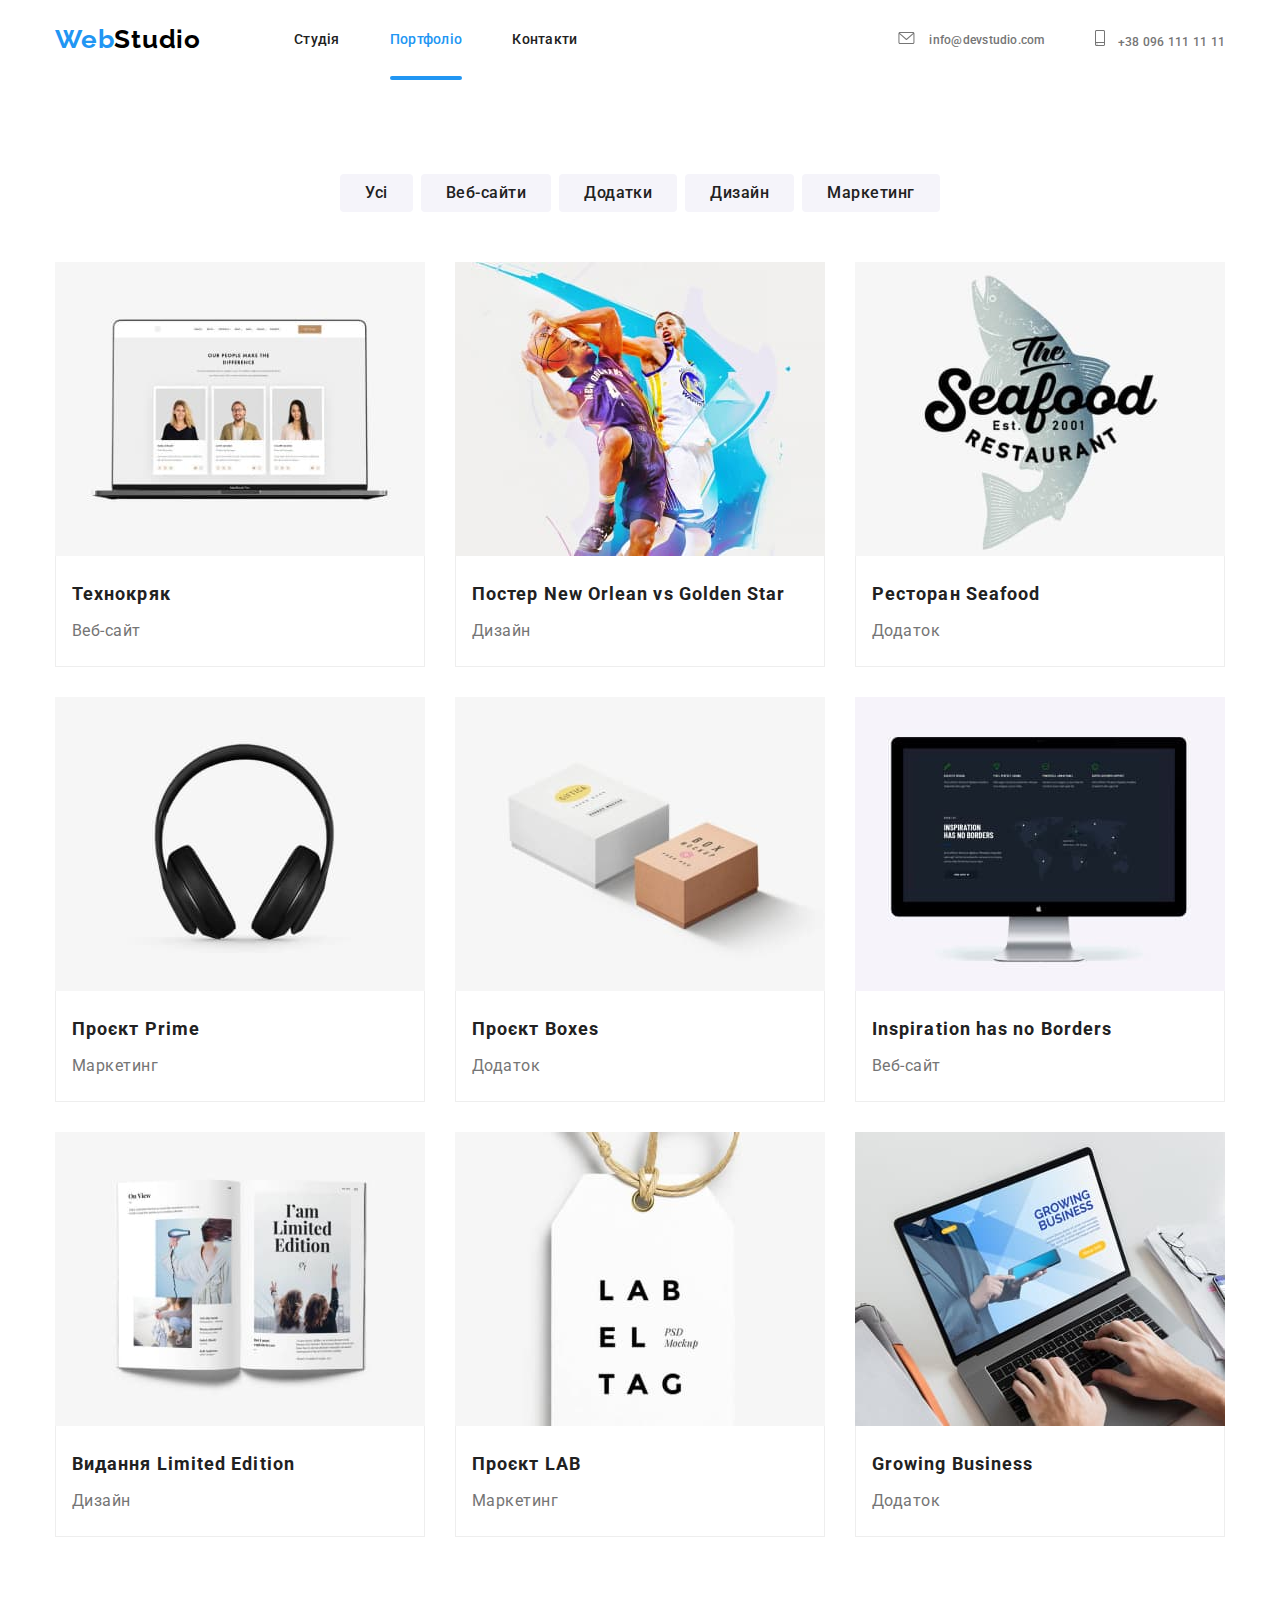
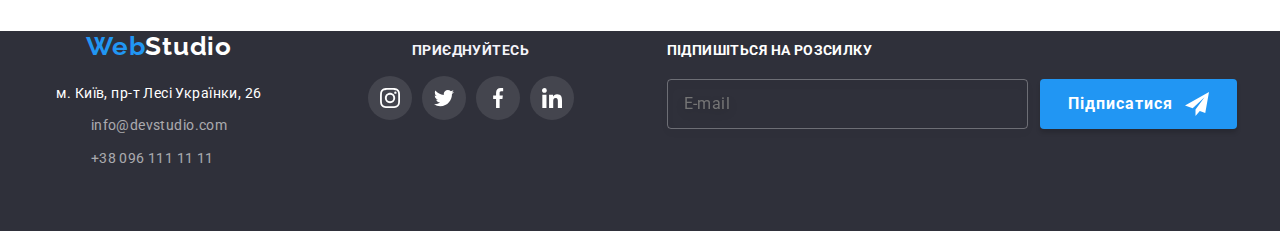
==== portfolio.html @ 94f47ad2 "homework" ====
<!DOCTYPE html>
<html lang="uk">
  <head>
    <meta charset="UTF-8" />
    <meta http-equiv="X-UA-Compatible" content="IE=edge" />
    <meta name="viewport" content="width=device-width, initial-scale=1.0" />
    <title>WebStudio</title>
    <link rel="preconnect" href="https://fonts.googleapis.com" />
    <link rel="preconnect" href="https://fonts.gstatic.com" crossorigin />
    <link
      href="https://fonts.googleapis.com/css2?family=Raleway:wght@700&family=Roboto:wght@400;500;700;900&display=swap"
      rel="stylesheet"
    />
    <link
      rel="stylesheet"
      href="https://cdnjs.cloudflare.com/ajax/libs/modern-normalize/1.1.0/modern-normalize.min.css"
    />
    <link rel="stylesheet" href="./css/main.min.css"/>
  </head>
  <body>
    <header class="header">
      <div class="header__container">
        <a href="./index.html" class="header__logo logo-header">Web<span class="logo-header__color">Studio</span></a>
        <nav class="header__menu menu">
          <ul class="menu__list">
            <li class="menu__item">
              <a href="./index.html" class="menu__link">Студія</a>
            </li>
            <li class="menu__item">
              <a href="./portfolio.html" class="menu__link menu__link--active">Портфоліо</a>
            </li>
            <li class="menu__item">
              <a href="./contacts.html" class="menu__link">Контакти</a>
            </li>
          </ul>
        </nav>
        <ul class="header__contacts contacts">
          <li class="contacts__item">
            <a
              href="mailto:info@devstudio.com"
              class="contacts__link contacts-icon"
            >
              <svg class="contacts-icon__icon" width="19" height="12">
                <use href="./images/icons/main-sprite.svg#icon-mail"></use>
              </svg>
              info@devstudio.com</a
            >
          </li>
          <li class="contacts__item contacts-icon">
            <a
              href="tel:+380961111111"
              class="contacts__link"
              ><svg class="contacts-icon__icon" width="10" height="16">
                <use href="./images/icons/main-sprite.svg#icon-phone"></use>
              </svg>
              +38 096 111 11 11</a
            >
          </li>
        </ul>
      </div>
    </header>
    <main class="page">
      <section class="page__portfolio portfolio section">
        <div class="portfolio__container">
          <ul class="portfolio__buttons portfolio-buttons">
            <li class="portfolio-buttons__item">
              <button class="portfolio-buttons__button" type="button">
                Усі
              </button>
            </li>
            <li class="portfolio-buttons__item">
              <button class="portfolio-buttons__button" type="button">
                Веб-сайти
              </button>
            </li>
            <li class="portfolio-buttons__item">
              <button class="portfolio-buttons__button" type="button">
                Додатки
              </button>
            </li>
            <li class="portfolio-buttons__item">
              <button class="portfolio-buttons__button" type="button">
                Дизайн
              </button>
            </li>
            <li class="portfolio-buttons__item">
              <button class="portfolio-buttons__button" type="button">
                Маркетинг
              </button>
            </li>
          </ul>
          <ul class="portfolio__list">
            <li class="portfolio__item">
              <a href="" class="portfolio__link"
                ><div class="portfolio__actions portfolio-actions">
                  <img
                    class="portfolio__image"
                    src="./images/portfolio/potfolio-1.jpg"
                    alt="Сторінка веб-сайту"
                    width="370"
                  />
                  <div class="portfolio-actions__action">
                    <p class="portfolio-actions__text">
                      Ресурс пропонує комплексні пропозиції з різним рівнем
                      функціоналу та сервісів. Все це дозволить відвідувачу
                      отримати вичерпні відомості про компанію чи приватну
                      особу.
                    </p>
                  </div>
                </div>
                <div class="portfolio__content">
                  <h3 class="portfolio__title">Технокряк</h3>
                  <p class="portfolio__text">Веб-сайт</p>
                </div></a
              >
            </li>
            <li class="portfolio__item">
              <a href="" class="portfolio__link"
                ><div class="portfolio__actions ">
                  <img
                    class="portfolio__image"
                    src="./images/portfolio/potfolio-2.jpg"
                    alt="Сторінка веб-сайту"
                    width="370"
                  />
                  <div class="portfolio-actions__action">
                    <p class="portfolio-actions__text">
                      Ресурс пропонує комплексні пропозиції з різним рівнем
                      функціоналу та сервісів. Все це дозволить відвідувачу
                      отримати вичерпні відомості про компанію чи приватну
                      особу.
                    </p>
                  </div>
                </div>
                <div class="portfolio__content">
                  <h3 class="portfolio__title">
                    Постер <span lang="en">New Orlean vs Golden Star</span>
                  </h3>
                  <p class="portfolio__text">Дизайн</p>
                </div></a
              >
            </li>
            <li class="portfolio__item">
              <a href="" class="portfolio__link"
                ><div class="portfolio__actions ">
                  <img
                    class="portfolio__image"
                    src="./images/portfolio/potfolio-3.jpg"
                    alt="Сторінка веб-сайту"
                    width="370"
                  />
                  <div class="portfolio-actions__action">
                    <p class="portfolio-actions__text">
                      Ресурс пропонує комплексні пропозиції з різним рівнем
                      функціоналу та сервісів. Все це дозволить відвідувачу
                      отримати вичерпні відомості про компанію чи приватну
                      особу.
                    </p>
                  </div>
                </div>
                <div class="portfolio__content">
                  <h3 class="portfolio__title">
                    Ресторан <span lang="en">Seafood</span>
                  </h3>
                  <p class="portfolio__text">Додаток</p>
                </div></a
              >
            </li>
            <li class="portfolio__item">
              <a href="" class="portfolio__link"
                ><div class="portfolio__actions ">
                  <img
                    class="portfolio__image"
                    src="./images/portfolio/potfolio-4.jpg"
                    alt="Сторінка веб-сайту"
                    width="370"
                  />
                  <div class="portfolio-actions__action">
                    <p class="portfolio-actions__text">
                      Ресурс пропонує комплексні пропозиції з різним рівнем
                      функціоналу та сервісів. Все це дозволить відвідувачу
                      отримати вичерпні відомості про компанію чи приватну
                      особу.
                    </p>
                  </div>
                </div>
                <div class="portfolio__content">
                  <h3 class="portfolio__title">
                    Проєкт <span lang="en">Prime</span>
                  </h3>
                  <p class="portfolio__text">Маркетинг</p>
                </div></a
              >
            </li>
            <li class="portfolio__item">
              <a href="" class="portfolio__link"
                ><div class="portfolio__actions ">
                  <img
                    class="portfolio__image"
                    src="./images/portfolio/potfolio-5.jpg"
                    alt="Сторінка веб-сайту"
                    width="370"
                  />
                  <div class="portfolio-actions__action">
                    <p class="portfolio-actions__text">
                      Ресурс пропонує комплексні пропозиції з різним рівнем
                      функціоналу та сервісів. Все це дозволить відвідувачу
                      отримати вичерпні відомості про компанію чи приватну
                      особу.
                    </p>
                  </div>
                </div>
                <div class="portfolio__content">
                  <h3 class="portfolio__title">
                    Проєкт <span lang="en">Boxes</span>
                  </h3>
                  <p class="portfolio__text">Додаток</p>
                </div></a
              >
            </li>
            <li class="portfolio__item">
              <a href="" class="portfolio__link"
                ><div class="portfolio__actions ">
                  <img
                    class="portfolio__image"
                    src="./images/portfolio/potfolio-6.jpg"
                    alt="Сторінка веб-сайту"
                    width="370"
                  />
                  <div class="portfolio-actions__action">
                    <p class="portfolio-actions__text">
                      Ресурс пропонує комплексні пропозиції з різним рівнем
                      функціоналу та сервісів. Все це дозволить відвідувачу
                      отримати вичерпні відомості про компанію чи приватну
                      особу.
                    </p>
                  </div>
                </div>
                <div class="portfolio__content">
                  <h3 class="portfolio__title" lang="en">
                    Inspiration has no Borders
                  </h3>
                  <p class="portfolio__text">Веб-сайт</p>
                </div></a
              >
            </li>
            <li class="portfolio__item">
              <a href="" class="portfolio__link"
                ><div class="portfolio__actions portfolio-actions">
                  <img
                    class="portfolio__image"
                    src="./images/portfolio/potfolio-7.jpg"
                    alt="Сторінка веб-сайту"
                    width="370"
                  />
                  <div class="portfolio-actions__action">
                    <p class="portfolio-actions__text">
                      Ресурс пропонує комплексні пропозиції з різним рівнем
                      функціоналу та сервісів. Все це дозволить відвідувачу
                      отримати вичерпні відомості про компанію чи приватну
                      особу.
                    </p>
                  </div>
                </div>
                <div class="portfolio__content">
                  <h3 class="portfolio__title">
                    Видання <span lang="en">Limited Edition</span>
                  </h3>
                  <p class="portfolio__text">Дизайн</p>
                </div></a
              >
            </li>
            <li class="portfolio__item">
              <a href="" class="portfolio__link"
                ><div class="portfolio__actions portfolio-actions">
                  <img
                    class="portfolio__image"
                    src="./images/portfolio/potfolio-8.jpg"
                    alt="Сторінка веб-сайту"
                    width="370"
                  />
                  <div class="portfolio-actions__action">
                    <p class="portfolio-actions__text">
                      Ресурс пропонує комплексні пропозиції з різним рівнем
                      функціоналу та сервісів. Все це дозволить відвідувачу
                      отримати вичерпні відомості про компанію чи приватну
                      особу.
                    </p>
                  </div>
                </div>
                <div class="portfolio__content">
                  <h3 class="portfolio__title">
                    Проєкт <span lang="en">LAB</span>
                  </h3>
                  <p class="portfolio__text">Маркетинг</p>
                </div></a
              >
            </li>
            <li class="portfolio__item">
              <a href="" class="portfolio__link">
                <div class="portfolio__actions portfolio-actions">
                  <img
                    class="portfolio__image"
                    src="./images/portfolio/potfolio-9.jpg"
                    alt="Сторінка веб-сайту"
                    width="370"
                  />
                  <div class="portfolio-actions__action">
                    <p class="portfolio-actions__text">
                      Ресурс пропонує комплексні пропозиції з різним рівнем
                      функціоналу та сервісів. Все це дозволить відвідувачу
                      отримати вичерпні відомості про компанію чи приватну
                      особу.
                    </p>
                  </div>
                </div>
                <div class="portfolio__content">
                  <h3 class="portfolio__title" lang="en">Growing Business</h3>
                  <p class="portfolio__text">Додаток</p>
                </div>
              </a>
            </li>
          </ul>
        </div>
      </section>
    </main>
    <footer class="footer">
      <div class="footer__container">
        <div class="footer__pos">
          <a href="./index.html" class="footer__logo logo-footer">Web<span class="logo-footer__color">Studio</span></a>
          <address class="footer__address address">
            <p class="address__text">м. Київ, пр-т Лесі Українки, 26</p>
            <ul class="address__list">
              <li class="address__item">
                <a href="mailto:info@devstudio.com" class="address__link"
                  >info@devstudio.com</a
                >
              </li>
              <li class="address__item">
                <a href="tel:+380961111111" class="address__link"
                  >+38 096 111 11 11</a
                >
              </li>
            </ul>
          </address>
        </div>
        <div class="footer__links footer-links">
          <h2 class="footer-links__title">приєднуйтесь</h2>
          <ul class="footer-links__list">
            <li class="footer-links__item">
              <a href="" class="footer-links__link">
                <svg class="footer-links__icon" width="20" height="20">
                  <use href="./images/icons/main-sprite.svg#icon2-1"></use>
                </svg>
              </a>
            </li>
            <li class="footer-links__item">
              <a href="" class="footer-links__link">
                <svg class="footer-links__icon" width="20" height="20">
                  <use href="./images/icons/main-sprite.svg#icon2-2"></use>
                </svg>
              </a>
            </li>
            <li class="footer-links__item">
              <a href="" class="footer-links__link">
                <svg class="footer-links__icon" width="20" height="20">
                  <use href="./images/icons/main-sprite.svg#icon2-3"></use>
                </svg>
              </a>
            </li>
            <li class="footer-links__item">
              <a href="" class="footer-links__link">
                <svg class="footer-links__icon" width="20" height="20">
                  <use href="./images/icons/main-sprite.svg#icon2-4"></use>
                </svg>
              </a>
            </li>
          </ul>
        </div>
        <div class="footer__subscribe footer-subscribe">
          <h2 class="footer-subscribe__title">Підпишіться на розсилку</h2>
            <form class="footer-subscribe__form">
              <input class="footer-subscribe__input" type="email" name="email" placeholder="E-mail" />
              <button type="submit" class="footer-subscribe__btn footer-btn">
                Підписатися
                <svg class="footer-btn__svg" width="24" height="24">
                  <use href="./images/icons/main-sprite.svg#icon-send"></use>
                </svg>
              </button>
            </form>
        </div>
      </div>
    </footer>
    
  </body>
</html>
---- css/main.min.css ----
*,*::before,*::after{margin:0;padding:0;border:none;-webkit-box-sizing:border-box;box-sizing:border-box}ul{list-style-type:none}body{font-family:Roboto,sans-serif;color:var(--first-text-color)}[class*=__container]{width:100%;margin:0 auto;padding:0 15px}@media screen and (min-width: 480px){[class*=__container]{max-width:450px}}@media screen and (min-width: 768px){[class*=__container]{max-width:768px}}@media screen and (min-width: 1200px){[class*=__container]{max-width:1200px}}.section{padding-top:60px;padding-bottom:60px}@media screen and (min-width: 1200px){.section{padding-top:94px;padding-bottom:94px}}.title{font-weight:700;font-size:28px;line-height:1.17;letter-spacing:.03em;color:#212121;text-align:center}@media screen and (min-width: 1200px){.title{font-size:36px;line-height:1.16}}.hidden{position:absolute;width:1px;height:1px;margin:-1px;border:0;padding:0;clip:rect(0 0 0 0);overflow:hidden}.header{position:relative;font-weight:500;font-size:14px;line-height:1.14;letter-spacing:.02em}@media screen and (min-width: 768px){.header__menu{display:-webkit-box;display:-ms-flexbox;display:flex;-webkit-box-align:center;-ms-flex-align:center;align-items:center}.header__contacts{display:-webkit-box;display:-ms-flexbox;display:flex;-webkit-box-align:center;-ms-flex-align:center;align-items:center;margin-left:auto;gap:50px}.header__container{display:-webkit-box;display:-ms-flexbox;display:flex}}.header__container{display:-webkit-box;display:-ms-flexbox;display:flex}.header__logo{display:block;margin-right:93px;padding:24px 0;font-family:Raleway;font-weight:700;font-size:26px;line-height:1.19;letter-spacing:.03em;color:#2196f3;text-decoration:none}.menu{display:none}@media screen and (min-width: 768px){.menu{display:block}.menu__list{display:-webkit-box;display:-ms-flexbox;display:flex;-webkit-box-align:center;-ms-flex-align:center;align-items:center;gap:50px}}.menu__link{position:relative;display:block;padding:32px 0;text-decoration:none;color:#212121;-webkit-transition:color 250ms cubic-bezier(0.4, 0, 0.2, 1);transition:color 250ms cubic-bezier(0.4, 0, 0.2, 1)}.menu__link::after{content:"";position:absolute;right:0;bottom:0;width:0;height:4px;border-radius:2px;background-color:#2196f3;-webkit-transition:width .5s,left .5s;transition:width .5s,left .5s}.menu__link:hover,.menu__link:focus{color:#2196f3}.menu__link:hover::after,.menu__link:focus::after{width:100%;left:0}.menu__link--active{color:#2196f3}.menu__link--active::after{content:"";position:absolute;bottom:0;right:0;width:100%;height:4px;border-radius:2px;background-color:#2196f3}.logo-header__color{color:#000}.contacts{display:none}@media screen and (min-width: 768px){.contacts{display:block;margin:auto 0;margin-left:auto}.contacts__link{padding:5px 0}}@media screen and (min-width: 1200px){.contacts{display:-webkit-box;display:-ms-flexbox;display:flex}}.contacts__item{display:-webkit-box;display:-ms-flexbox;display:flex;-webkit-box-pack:start;-ms-flex-pack:start;justify-content:start;-webkit-box-align:baseline;-ms-flex-align:baseline;align-items:baseline}.contacts__link{display:block;font-weight:500;font-size:12px;line-height:1.16;letter-spacing:.02em;text-decoration:none;color:#757575;-webkit-transition:color 250ms cubic-bezier(0.4, 0, 0.2, 1);transition:color 250ms cubic-bezier(0.4, 0, 0.2, 1)}.contacts__link:hover,.contacts__link:focus{color:#2196f3}.contacts-icon__icon{margin-right:10px;fill:#757575;-webkit-transition:fill 250ms cubic-bezier(0.4, 0, 0.2, 1);transition:fill 250ms cubic-bezier(0.4, 0, 0.2, 1)}.contacts-icon:hover .contacts-icon__icon,.contacts-icon:focus .contacts-icon__icon{fill:#2196f3}.button-mob{margin-left:auto;background:#fff;cursor:pointer}@media screen and (min-width: 768px){.button-mob{display:none}}.button-mob:hover .button-mob__icon,.button-mob:focus .button-mob__icon{fill:#2196f3}.mob-menu{position:fixed;top:0;left:0;width:100vw;height:100vh;background-color:#fff;z-index:1}@media screen and (min-width: 768px){.mob-menu{display:none}}.mob-menu__button{margin-left:auto;background:#fff;cursor:pointer}.mob-menu__icon{fill:#212121}.mob-menu__button:hover .mob-menu__icon,.mob-menu__button:focus .mob-menu__icon{fill:#2196f3}.mob-menu__content{padding:10px 15px 10px 15px;margin:0 auto;height:100%;max-width:440px;display:-webkit-box;display:-ms-flexbox;display:flex;-webkit-box-orient:vertical;-webkit-box-direction:normal;-ms-flex-direction:column;flex-direction:column;-webkit-box-pack:justify;-ms-flex-pack:justify;justify-content:space-between;overflow:auto}.mob-menu__nav{margin-bottom:32px}.mob-menu__item:not(:last-child){margin-bottom:32px}.mob-menu__link{text-decoration:none;font-weight:500;font-size:40px;line-height:1.18;letter-spacing:.02em;color:#212121}.mob-menu__link--active{color:#2196f3}.mob-menu__link:hover,.mob-menu__link:focus{color:#2196f3}.mob-contacts{margin-bottom:64px}.mob-contacts__item:not(:last-child){margin-bottom:32px}.mob-contacts__link{text-decoration:none;font-weight:500;font-size:26px;line-height:1.33;letter-spacing:.02em;color:#757575}.mob-contacts__link:hover,.mob-contacts__link:focus{color:#2196f3}@media screen and (min-width: 480px){.mob-contacts__link{font-size:34px}}.soc{display:-webkit-box;display:-ms-flexbox;display:flex;gap:20px}.soc__item{position:relative}.soc__item:not(:last-child)::after{content:"";position:absolute;top:0;right:-10px;height:22px;width:0px;border:1px solid rgba(33,33,33,.2)}.soc__link{text-decoration:none;font-weight:500;font-size:14px;line-height:1.22;letter-spacing:.02em;color:#2196f3}@media screen and (min-width: 480px){.soc{font-size:18px}}.hero{display:-webkit-box;display:-ms-flexbox;display:flex;-webkit-box-align:center;-ms-flex-align:center;align-items:center;text-align:center;max-width:1600px;height:400px;margin:0 auto;padding:118px 0;background-image:-webkit-gradient(linear, left top, left bottom, from(rgba(47, 48, 58, 0.4)), to(rgba(47, 48, 58, 0.4))),url(../../images/hero/hero-back-mob.jpg);background-image:linear-gradient(rgba(47, 48, 58, 0.4), rgba(47, 48, 58, 0.4)),url(../../images/hero/hero-back-mob.jpg);background-repeat:no-repeat;background-position:center;background-size:cover;background-color:#2f303a}@media(min-device-pixel-ratio: 2),(-webkit-min-device-pixel-ratio: 2),(min-resolution: 192dpi),(min-resolution: 2dppx){.hero{background-image:-webkit-gradient(linear, left top, left bottom, from(rgba(47, 48, 58, 0.4)), to(rgba(47, 48, 58, 0.4))),url(../../images/hero/hero-back-mob-2x.jpg);background-image:linear-gradient(rgba(47, 48, 58, 0.4), rgba(47, 48, 58, 0.4)),url(../../images/hero/hero-back-mob-2x.jpg)}}@media screen and (min-width: 768px){.hero{background-image:-webkit-gradient(linear, left top, left bottom, from(rgba(47, 48, 58, 0.4)), to(rgba(47, 48, 58, 0.4))),url(../../images/hero/hero-back-tab.jpg);background-image:linear-gradient(rgba(47, 48, 58, 0.4), rgba(47, 48, 58, 0.4)),url(../../images/hero/hero-back-tab.jpg)}}@media screen and (min-width: 768px)and (min-device-pixel-ratio: 2),screen and (min-width: 768px)and (-webkit-min-device-pixel-ratio: 2),screen and (min-width: 768px)and (min-resolution: 192dpi),screen and (min-width: 768px)and (min-resolution: 2dppx){.hero{background-image:-webkit-gradient(linear, left top, left bottom, from(rgba(47, 48, 58, 0.4)), to(rgba(47, 48, 58, 0.4))),url(../../images/hero/hero-back-tab-2x.jpg);background-image:linear-gradient(rgba(47, 48, 58, 0.4), rgba(47, 48, 58, 0.4)),url(../../images/hero/hero-back-tab-2x.jpg)}}@media screen and (min-width: 1200px){.hero{height:600px;padding:200px 0;background-image:-webkit-gradient(linear, left top, left bottom, from(rgba(47, 48, 58, 0.4)), to(rgba(47, 48, 58, 0.4))),url(../../images/hero/hero-back-des.jpg);background-image:linear-gradient(rgba(47, 48, 58, 0.4), rgba(47, 48, 58, 0.4)),url(../../images/hero/hero-back-des.jpg)}}@media screen and (min-width: 1200px)and (min-device-pixel-ratio: 2),screen and (min-width: 1200px)and (-webkit-min-device-pixel-ratio: 2),screen and (min-width: 1200px)and (min-resolution: 192dpi),screen and (min-width: 1200px)and (min-resolution: 2dppx){.hero{background-image:-webkit-gradient(linear, left top, left bottom, from(rgba(47, 48, 58, 0.4)), to(rgba(47, 48, 58, 0.4))),url(../../images/hero/hero-back-des-2x.jpg);background-image:linear-gradient(rgba(47, 48, 58, 0.4), rgba(47, 48, 58, 0.4)),url(../../images/hero/hero-back-des-2x.jpg)}}.hero__title{max-width:696px;margin:0 auto;font-weight:900;font-size:26px;line-height:1.61;letter-spacing:.06em;color:#fff;text-transform:uppercase}@media screen and (min-width: 1200px){.hero__title{font-size:44px;line-height:1.36}}.hero__button{margin-top:30px;padding:10px 32px;-webkit-box-shadow:0px 4px 4px rgba(0,0,0,.15);box-shadow:0px 4px 4px rgba(0,0,0,.15);border-radius:4px;font-weight:700;line-height:1.87;letter-spacing:.06em;font-family:inherit;background-color:#2196f3;color:#fff;-webkit-transition:color 250ms cubic-bezier(0.4, 0, 0.2, 1),background-color 250ms cubic-bezier(0.4, 0, 0.2, 1);transition:color 250ms cubic-bezier(0.4, 0, 0.2, 1),background-color 250ms cubic-bezier(0.4, 0, 0.2, 1);cursor:pointer}.hero__button:hover,.hero__button:focus{color:#2196f3;background-color:#fff}.feature__title{position:absolute;width:1px;height:1px;margin:-1px;border:0;padding:0;white-space:nowrap;-webkit-clip-path:inset(100%);clip-path:inset(100%);clip:rect(0 0 0 0);overflow:hidden}.feature__list{display:-webkit-box;display:-ms-flexbox;display:flex;-ms-flex-wrap:wrap;flex-wrap:wrap;gap:30px}.list-feature__item{width:100%}@media screen and (min-width: 768px){.list-feature__item{width:calc((100% - 30px)/2)}}@media screen and (min-width: 1200px){.list-feature__item{width:calc((100% - 90px)/4)}}.list-feature__contain{display:-webkit-box;display:-ms-flexbox;display:flex;-webkit-box-pack:center;-ms-flex-pack:center;justify-content:center;-webkit-box-align:center;-ms-flex-align:center;align-items:center;margin-bottom:30px;height:120px;background-color:#f5f4fa}.list-feature__title{display:-webkit-box;display:-ms-flexbox;display:flex;-webkit-box-align:center;-ms-flex-align:center;align-items:center;-webkit-box-pack:center;-ms-flex-pack:center;justify-content:center;margin:0 auto;margin-bottom:10px;text-transform:uppercase;color:#212121;font-weight:700;font-size:14px;line-height:1.14;letter-spacing:.03em}@media screen and (min-width: 768px){.list-feature__title{-webkit-box-pack:start;-ms-flex-pack:start;justify-content:start}}.list-feature__text{font-size:14px;line-height:1.71;letter-spacing:.03em}.doing{display:none}.doing__title{margin-bottom:50px}.doing__list{display:-webkit-box;display:-ms-flexbox;display:flex;-ms-flex-wrap:wrap;flex-wrap:wrap;gap:30px}.doing-list__item{position:relative}.doing-list__image{display:block}.doing-list__text{position:absolute;bottom:0;display:-webkit-box;display:-ms-flexbox;display:flex;-webkit-box-align:center;-ms-flex-align:center;align-items:center;-webkit-box-pack:center;-ms-flex-pack:center;justify-content:center;height:70px;width:100%;letter-spacing:.03em;text-transform:uppercase;font-size:14px;line-height:1.14;color:#fff;background-color:rgba(47,48,58,.8)}.team{background-color:#f5f4fa}.team__title{margin-bottom:50px}.team__list{display:-webkit-box;display:-ms-flexbox;display:flex;-ms-flex-wrap:wrap;flex-wrap:wrap;gap:30px}.team__item{width:100%;-webkit-box-shadow:0px 1px 3px rgba(0,0,0,.12),0px 1px 1px rgba(0,0,0,.14),0px 2px 1px rgba(0,0,0,.2);box-shadow:0px 1px 3px rgba(0,0,0,.12),0px 1px 1px rgba(0,0,0,.14),0px 2px 1px rgba(0,0,0,.2);border-radius:0px 0px 4px 4px;background-color:#fff}@media screen and (min-width: 768px){.team__item{width:calc((100% - 30px)/2)}}@media screen and (min-width: 1200px){.team__item{width:calc((100% - 90px)/4)}}.team__content{padding:30px 0}.team-item__image{display:block;max-width:100%;height:auto;width:100%}.team-item__title{margin-bottom:10px;text-align:center;font-weight:500;line-height:1.18;letter-spacing:.03em;color:#212121}.team-item__text{text-align:center;margin-bottom:16px;line-height:1.18;letter-spacing:.03em}.team-item__list{display:-webkit-box;display:-ms-flexbox;display:flex;-webkit-box-pack:center;-ms-flex-pack:center;justify-content:center;-webkit-box-align:center;-ms-flex-align:center;align-items:center;gap:10px}.team-icons__item{width:44px;height:44px}.team-icons__link{display:-webkit-box;display:-ms-flexbox;display:flex;-webkit-box-align:center;-ms-flex-align:center;align-items:center;-webkit-box-pack:center;-ms-flex-pack:center;justify-content:center;width:100%;height:100%;border-radius:50%;-webkit-transition:background-color 250ms cubic-bezier(0.4, 0, 0.2, 1);transition:background-color 250ms cubic-bezier(0.4, 0, 0.2, 1)}.team-icons__link:hover,.team-icons__link:focus{background-color:#2196f3}.team-icons__icon{fill:#afb1b8;-webkit-transition:fill 250ms cubic-bezier(0.4, 0, 0.2, 1);transition:fill 250ms cubic-bezier(0.4, 0, 0.2, 1)}.team-icons__link:hover .team-icons__icon,.team-icons__link:focus .team-icons__icon{fill:#fff}.clients__list{display:-webkit-box;display:-ms-flexbox;display:flex;-webkit-box-pack:center;-ms-flex-pack:center;justify-content:center;-ms-flex-wrap:wrap;flex-wrap:wrap;gap:30px;margin-top:50px}.clients__item{width:calc((100% - 60px)/2);height:90px}@media screen and (min-width: 768px){.clients__item{width:calc((100% - 60px)/3)}}@media screen and (min-width: 1200px){.clients__item{width:calc((100% - 150px)/6)}}.clients__link{display:-webkit-box;display:-ms-flexbox;display:flex;-webkit-box-align:center;-ms-flex-align:center;align-items:center;-webkit-box-pack:center;-ms-flex-pack:center;justify-content:center;width:100%;height:100%;border:1px solid #afb1b8;border-radius:4px;-webkit-transition:border 250ms cubic-bezier(0.4, 0, 0.2, 1);transition:border 250ms cubic-bezier(0.4, 0, 0.2, 1)}.clients__link:hover,.clients__link:focus{border:1px solid #2196f3}.clients__icon{fill:#afb1b8;-webkit-transition:fill 250ms cubic-bezier(0.4, 0, 0.2, 1);transition:fill 250ms cubic-bezier(0.4, 0, 0.2, 1)}.clients__link:hover .clients__icon,.clients__link:focus .clients__icon{fill:#2196f3}.footer{background-color:#2f303a}@media screen and (min-width: 1200px){.footer__container{display:-webkit-box;display:-ms-flexbox;display:flex;-webkit-box-orient:horizontal;-webkit-box-direction:normal;-ms-flex-direction:row;flex-direction:row;-webkit-box-pack:center;-ms-flex-pack:center;justify-content:center;-webkit-box-align:baseline;-ms-flex-align:baseline;align-items:baseline;gap:93px}}.footer__logo{display:-webkit-box;display:-ms-flexbox;display:flex;-webkit-box-align:center;-ms-flex-align:center;align-items:center;-webkit-box-pack:center;-ms-flex-pack:center;justify-content:center;margin-bottom:20px;font-family:Raleway;font-weight:700;text-decoration:none;color:#2196f3;font-size:26px;line-height:1.19;letter-spacing:.03em}.footer__address{font-style:normal}@media screen and (min-width: 768px){.footer__contain{display:-webkit-box;display:-ms-flexbox;display:flex;-webkit-box-align:baseline;-ms-flex-align:baseline;align-items:baseline;-webkit-box-pack:center;-ms-flex-pack:center;justify-content:center;gap:165px}}@media screen and (min-width: 1200px){.footer__contain{gap:70px}}.logo-footer__color{color:#fff}.address{display:-webkit-box;display:-ms-flexbox;display:flex;-webkit-box-orient:vertical;-webkit-box-direction:normal;-ms-flex-direction:column;flex-direction:column;-webkit-box-pack:center;-ms-flex-pack:center;justify-content:center;-webkit-box-align:center;-ms-flex-align:center;align-items:center;min-width:231px;padding-bottom:60px}.address__text{margin-bottom:9px;font-size:14px;line-height:1.71;letter-spacing:.03em;color:#fff}.address__item:not(:last-child){margin-bottom:9px}.address__link{text-decoration:none;font-size:14px;line-height:1.71;letter-spacing:.03em;color:rgba(255,255,255,.6);-webkit-transition:color 250ms cubic-bezier(0.4, 0, 0.2, 1);transition:color 250ms cubic-bezier(0.4, 0, 0.2, 1)}.address__link:hover,.address__link:focus{color:#2196f3}.footer-links{display:-webkit-box;display:-ms-flexbox;display:flex;-webkit-box-orient:vertical;-webkit-box-direction:normal;-ms-flex-direction:column;flex-direction:column;-webkit-box-align:center;-ms-flex-align:center;align-items:center;-webkit-box-pack:center;-ms-flex-pack:center;justify-content:center;padding-bottom:60px}.footer-links__title{font-weight:700;font-size:14px;line-height:.87;letter-spacing:.03em;text-transform:uppercase;color:#f5f4fa;margin-bottom:20px}.footer-links__list{display:-webkit-box;display:-ms-flexbox;display:flex;-webkit-box-pack:center;-ms-flex-pack:center;justify-content:center;-webkit-box-align:center;-ms-flex-align:center;align-items:center;gap:10px}.footer-links__item{width:44px;height:44px}.footer-links__link{display:-webkit-box;display:-ms-flexbox;display:flex;-webkit-box-align:center;-ms-flex-align:center;align-items:center;-webkit-box-pack:center;-ms-flex-pack:center;justify-content:center;width:100%;height:100%;border-radius:50%;background-color:rgba(255,255,255,.1);-webkit-transition:background-color 250ms cubic-bezier(0.4, 0, 0.2, 1);transition:background-color 250ms cubic-bezier(0.4, 0, 0.2, 1)}.footer-links__link:hover,.footer-links__link:focus{background-color:#2196f3}.footer-links__icon{fill:#fff}.footer-subscribe__title{display:-webkit-box;display:-ms-flexbox;display:flex;-webkit-box-orient:vertical;-webkit-box-direction:normal;-ms-flex-direction:column;flex-direction:column;-webkit-box-align:center;-ms-flex-align:center;align-items:center;-webkit-box-pack:center;-ms-flex-pack:center;justify-content:center;margin-bottom:20px;font-weight:700;font-size:14px;line-height:1.14;letter-spacing:.03em;text-transform:uppercase;color:#fff}@media screen and (min-width: 1200px){.footer-subscribe__title{display:block}}.footer-subscribe__form{display:-webkit-box;display:-ms-flexbox;display:flex;-webkit-box-orient:vertical;-webkit-box-direction:normal;-ms-flex-direction:column;flex-direction:column;-webkit-box-align:center;-ms-flex-align:center;align-items:center;-webkit-box-pack:center;-ms-flex-pack:center;justify-content:center;row-gap:20px}@media screen and (min-width: 1200px){.footer-subscribe__form{-webkit-box-orient:horizontal;-webkit-box-direction:normal;-ms-flex-direction:row;flex-direction:row;gap:12px}}.footer-subscribe__input{border:1px solid rgba(255,255,255,.3);-webkit-filter:drop-shadow(0px 4px 4px rgba(0, 0, 0, 0.15));filter:drop-shadow(0px 4px 4px rgba(0, 0, 0, 0.15));border-radius:4px;width:100%;height:50px;background-color:rgba(0,0,0,0);padding-left:16px;font-weight:400;font-size:16px;line-height:1.25;letter-spacing:.03em;color:rgba(255,255,255,.6);cursor:pointer}@media screen and (min-width: 480px){.footer-subscribe__input{max-width:450px}}@media screen and (min-width: 1200px){.footer-subscribe__input{min-width:358px}}.footer-subscribe__btn{display:-webkit-box;display:-ms-flexbox;display:flex;-webkit-box-align:center;-ms-flex-align:center;align-items:center;text-align:center;width:200px;height:50px;padding:10px 28px;background:#2196f3;-webkit-box-shadow:0px 4px 4px rgba(0,0,0,.15);box-shadow:0px 4px 4px rgba(0,0,0,.15);border-radius:4px;font-weight:700;font-size:16px;line-height:1.88px;letter-spacing:.06em;color:#fff;cursor:pointer;-webkit-transition:color 250ms cubic-bezier(0.4, 0, 0.2, 1),background-color 250ms cubic-bezier(0.4, 0, 0.2, 1);transition:color 250ms cubic-bezier(0.4, 0, 0.2, 1),background-color 250ms cubic-bezier(0.4, 0, 0.2, 1)}.footer-subscribe__btn:hover,.footer-subscribe__btn:focus{color:#2196f3;background-color:#fff}.footer-btn__svg{display:inline-block;margin-left:12px;fill:#fff;-webkit-transition:fill 250ms cubic-bezier(0.4, 0, 0.2, 1);transition:fill 250ms cubic-bezier(0.4, 0, 0.2, 1)}.footer-subscribe__btn:hover .footer-btn__svg,.footer-subscribe__btn:focus .footer-btn__svg{fill:#2196f3}.backdrop{position:fixed;top:0;width:100%;height:100%;background-color:rgba(0,0,0,.2);-webkit-transition:opacity 250ms cubic-bezier(0.4, 0, 0.2, 1),visibility 250ms cubic-bezier(0.4, 0, 0.2, 1);transition:opacity 250ms cubic-bezier(0.4, 0, 0.2, 1),visibility 250ms cubic-bezier(0.4, 0, 0.2, 1)}.backdrop.is-hidden{opacity:0;visibility:hidden;pointer-events:none}.modal{display:-webkit-box;display:-ms-flexbox;display:flex;-webkit-box-orient:vertical;-webkit-box-direction:normal;-ms-flex-direction:column;flex-direction:column;-webkit-box-align:center;-ms-flex-align:center;align-items:center;position:absolute;top:50%;left:50%;-webkit-transform:translate(-50%, -50%);transform:translate(-50%, -50%);padding:40px;min-width:100%;min-height:609px;background-color:#fff;-webkit-box-shadow:0px 1px 3px rgba(0,0,0,.12),0px 1px 1px rgba(0,0,0,.14),0px 2px 1px rgba(0,0,0,.2);box-shadow:0px 1px 3px rgba(0,0,0,.12),0px 1px 1px rgba(0,0,0,.14),0px 2px 1px rgba(0,0,0,.2);border-radius:4px;-webkit-transform:translate(-50%, -50%) scale(1);transform:translate(-50%, -50%) scale(1);-webkit-transition:-webkit-transform 250ms cubic-bezier(0.4, 0, 0.2, 1);transition:-webkit-transform 250ms cubic-bezier(0.4, 0, 0.2, 1);transition:transform 250ms cubic-bezier(0.4, 0, 0.2, 1);transition:transform 250ms cubic-bezier(0.4, 0, 0.2, 1), -webkit-transform 250ms cubic-bezier(0.4, 0, 0.2, 1)}@media screen and (min-width: 480px){.modal{min-width:450px}}.backdrop.is-hidden .modal{-webkit-transform:translate(-50%, -50%) scale(0);transform:translate(-50%, -50%) scale(0)}.modal__close{display:-webkit-box;display:-ms-flexbox;display:flex;-webkit-box-align:center;-ms-flex-align:center;align-items:center;-webkit-box-pack:center;-ms-flex-pack:center;justify-content:center;position:absolute;top:10px;right:10px;width:30px;height:30px;background-color:rgba(0,0,0,0);border:1px solid rgba(0,0,0,.1);border-radius:50%;cursor:pointer}.modal__title{margin-bottom:12px;font-weight:700;font-size:20px;line-height:1.15;text-align:center;letter-spacing:.03em;color:#212121}.modal__form{display:-webkit-box;display:-ms-flexbox;display:flex;-webkit-box-orient:vertical;-webkit-box-direction:normal;-ms-flex-direction:column;flex-direction:column}.modal__btn{display:-webkit-box;display:-ms-flexbox;display:flex;-webkit-box-align:center;-ms-flex-align:center;align-items:center;text-align:center;padding:10px 52px;margin:0 auto;margin-top:30px;background:#188ce8;-webkit-box-shadow:0px 4px 4px rgba(0,0,0,.15);box-shadow:0px 4px 4px rgba(0,0,0,.15);border-radius:4px;font-weight:700;font-size:16px;line-height:1.88;letter-spacing:.06em;color:#fff;cursor:pointer;-webkit-transition:color 250ms cubic-bezier(0.4, 0, 0.2, 1),background 250ms cubic-bezier(0.4, 0, 0.2, 1);transition:color 250ms cubic-bezier(0.4, 0, 0.2, 1),background 250ms cubic-bezier(0.4, 0, 0.2, 1)}.modal__btn:hover,.modal__btn:focus{background:#fff;color:#188ce8}.modal-close__icon{-webkit-transition:fill 250ms cubic-bezier(0.4, 0, 0.2, 1);transition:fill 250ms cubic-bezier(0.4, 0, 0.2, 1)}.modal__close:hover .modal-close__icon,.modal__close:focus .modal-close__icon{fill:#2196f3}.form__pos{margin-bottom:20px}.form__contain{display:-webkit-box;display:-ms-flexbox;display:flex;-webkit-box-orient:vertical;-webkit-box-direction:normal;-ms-flex-direction:column;flex-direction:column;row-gap:15px}.form__contain:not(:last-child){margin-bottom:10px}.form__label{font-weight:400;font-size:12px;line-height:1.16;letter-spacing:.01em;color:#757575;cursor:pointer}.form__label>.label__span{display:block;margin-bottom:4px}.form__position{position:relative}.form__input{width:100%;height:40px;padding:12px 42px;border:1px solid rgba(33,33,33,.2);border-radius:4px;cursor:pointer;-webkit-transition:border 250ms cubic-bezier(0.4, 0, 0.2, 1);transition:border 250ms cubic-bezier(0.4, 0, 0.2, 1);outline-color:rgba(0,0,0,0);font-style:normal;font-weight:400;font-size:12px;line-height:1.16;letter-spacing:.01em}.form__input:focus,.form__input:active{border:2px solid #2196f3}.form__icon{display:inline-block;position:absolute;left:21px;top:50%;-webkit-transform:translate(-50%, -50%);transform:translate(-50%, -50%);-webkit-transition:fill 250ms cubic-bezier(0.4, 0, 0.2, 1);transition:fill 250ms cubic-bezier(0.4, 0, 0.2, 1);cursor:pointer}.form__input:focus~.form__icon{fill:#2196f3}.form__comment{width:100%;height:120px;padding:12px 16px;resize:none;border:1px solid rgba(33,33,33,.2);border-radius:4px;cursor:pointer;-webkit-transition:border 250ms cubic-bezier(0.4, 0, 0.2, 1);transition:border 250ms cubic-bezier(0.4, 0, 0.2, 1);font-style:normal;font-weight:400;font-size:12px;line-height:1.16;letter-spacing:.01em;color:rgba(117,117,117,.5);outline-color:rgba(0,0,0,0)}.form__comment:focus{border:2px solid #2196f3}.checkbox__label{display:-webkit-box;display:-ms-flexbox;display:flex;-webkit-box-align:center;-ms-flex-align:center;align-items:center;-webkit-box-pack:center;-ms-flex-pack:center;justify-content:center;cursor:pointer}.label{font-weight:400;font-size:12px;line-height:1.16;letter-spacing:.03em;color:#757575}@media screen and (max-width: 420px){.label{font-size:9px}}.label__checkbox{position:absolute;width:1px;height:1px;margin:-1px;border:0;padding:0;clip:rect(0 0 0 0);overflow:hidden}.label__icon{display:inline-block;width:15px;height:15px;margin-right:10px;border:2px solid #212121;border-radius:4px}.label__checkbox:checked+.label__icon{border-color:rgba(0,0,0,0);background-image:url(../images/icons/icon-check.svg);background-position:center;background-size:contain;background-origin:border-box}.label__link{color:#2196f3}.portfolio__list{display:-webkit-box;display:-ms-flexbox;display:flex;-ms-flex-wrap:wrap;flex-wrap:wrap;gap:30px}.portfolio__item{position:relative;width:370px}.portfolio__link{display:block;text-decoration:none;-webkit-transition:-webkit-box-shadow 250ms cubic-bezier(0.4, 0, 0.2, 1);transition:-webkit-box-shadow 250ms cubic-bezier(0.4, 0, 0.2, 1);transition:box-shadow 250ms cubic-bezier(0.4, 0, 0.2, 1);transition:box-shadow 250ms cubic-bezier(0.4, 0, 0.2, 1), -webkit-box-shadow 250ms cubic-bezier(0.4, 0, 0.2, 1)}.portfolio__link:hover,.portfolio__link:focus{-webkit-box-shadow:0px 1px 1px rgba(0,0,0,.12),0px 4px 4px rgba(0,0,0,.06),1px 4px 6px rgba(0,0,0,.16);box-shadow:0px 1px 1px rgba(0,0,0,.12),0px 4px 4px rgba(0,0,0,.06),1px 4px 6px rgba(0,0,0,.16)}.portfolio__image{display:block}.portfolio__actions{position:relative;overflow:hidden}.portfolio__content{padding:20px 16px;border-left:1px solid #eee;border-bottom:1px solid #eee;border-right:1px solid #eee}.portfolio__title{margin-bottom:4px;font-weight:700;font-size:18px;line-height:2;letter-spacing:.06em;color:#212121}.portfolio__text{line-height:1.87;letter-spacing:.03em;color:#757575}.portfolio-buttons{display:-webkit-box;display:-ms-flexbox;display:flex;-webkit-box-pack:center;-ms-flex-pack:center;justify-content:center;-ms-flex-wrap:wrap;flex-wrap:wrap;gap:8px;margin-bottom:50px}.portfolio-buttons__button{padding:6px 25px;border-radius:4px;font-weight:500;line-height:1.62;letter-spacing:.03em;background-color:#f5f4fa;cursor:pointer;color:#212121;font-family:inherit;-webkit-transition:color 250ms cubic-bezier(0.4, 0, 0.2, 1),background-color 250ms cubic-bezier(0.4, 0, 0.2, 1),-webkit-box-shadow 250ms cubic-bezier(0.4, 0, 0.2, 1);transition:color 250ms cubic-bezier(0.4, 0, 0.2, 1),background-color 250ms cubic-bezier(0.4, 0, 0.2, 1),-webkit-box-shadow 250ms cubic-bezier(0.4, 0, 0.2, 1);transition:color 250ms cubic-bezier(0.4, 0, 0.2, 1),background-color 250ms cubic-bezier(0.4, 0, 0.2, 1),box-shadow 250ms cubic-bezier(0.4, 0, 0.2, 1);transition:color 250ms cubic-bezier(0.4, 0, 0.2, 1),background-color 250ms cubic-bezier(0.4, 0, 0.2, 1),box-shadow 250ms cubic-bezier(0.4, 0, 0.2, 1),-webkit-box-shadow 250ms cubic-bezier(0.4, 0, 0.2, 1)}.portfolio-buttons__button:hover,.portfolio-buttons__button:focus{background-color:#2196f3;-webkit-box-shadow:0px 3px 1px rgba(0,0,0,.1),0px 1px 2px rgba(0,0,0,.08),0px 2px 2px rgba(0,0,0,.12);box-shadow:0px 3px 1px rgba(0,0,0,.1),0px 1px 2px rgba(0,0,0,.08),0px 2px 2px rgba(0,0,0,.12);color:#fff}.portfolio-actions__action{display:-webkit-box;display:-ms-flexbox;display:flex;-webkit-box-align:center;-ms-flex-align:center;align-items:center;-webkit-box-pack:center;-ms-flex-pack:center;justify-content:center;position:absolute;top:1px;left:0;height:100%;width:100%;background-color:rgba(33,150,243,.9);-webkit-transform:translateY(100%);transform:translateY(100%);-webkit-transition:-webkit-transform 250ms cubic-bezier(0.4, 0, 0.2, 1);transition:-webkit-transform 250ms cubic-bezier(0.4, 0, 0.2, 1);transition:transform 250ms cubic-bezier(0.4, 0, 0.2, 1);transition:transform 250ms cubic-bezier(0.4, 0, 0.2, 1), -webkit-transform 250ms cubic-bezier(0.4, 0, 0.2, 1)}.portfolio__link:hover .portfolio-actions__action,.portfolio__link:focus .portfolio-actions__action{-webkit-transform:translateY(0);transform:translateY(0)}.portfolio-actions__text{padding:0 23px;font-weight:400;font-size:18px;line-height:1.55;letter-spacing:.03em;color:#fff;overflow:auto}/*# sourceMappingURL=main.min.css.map */
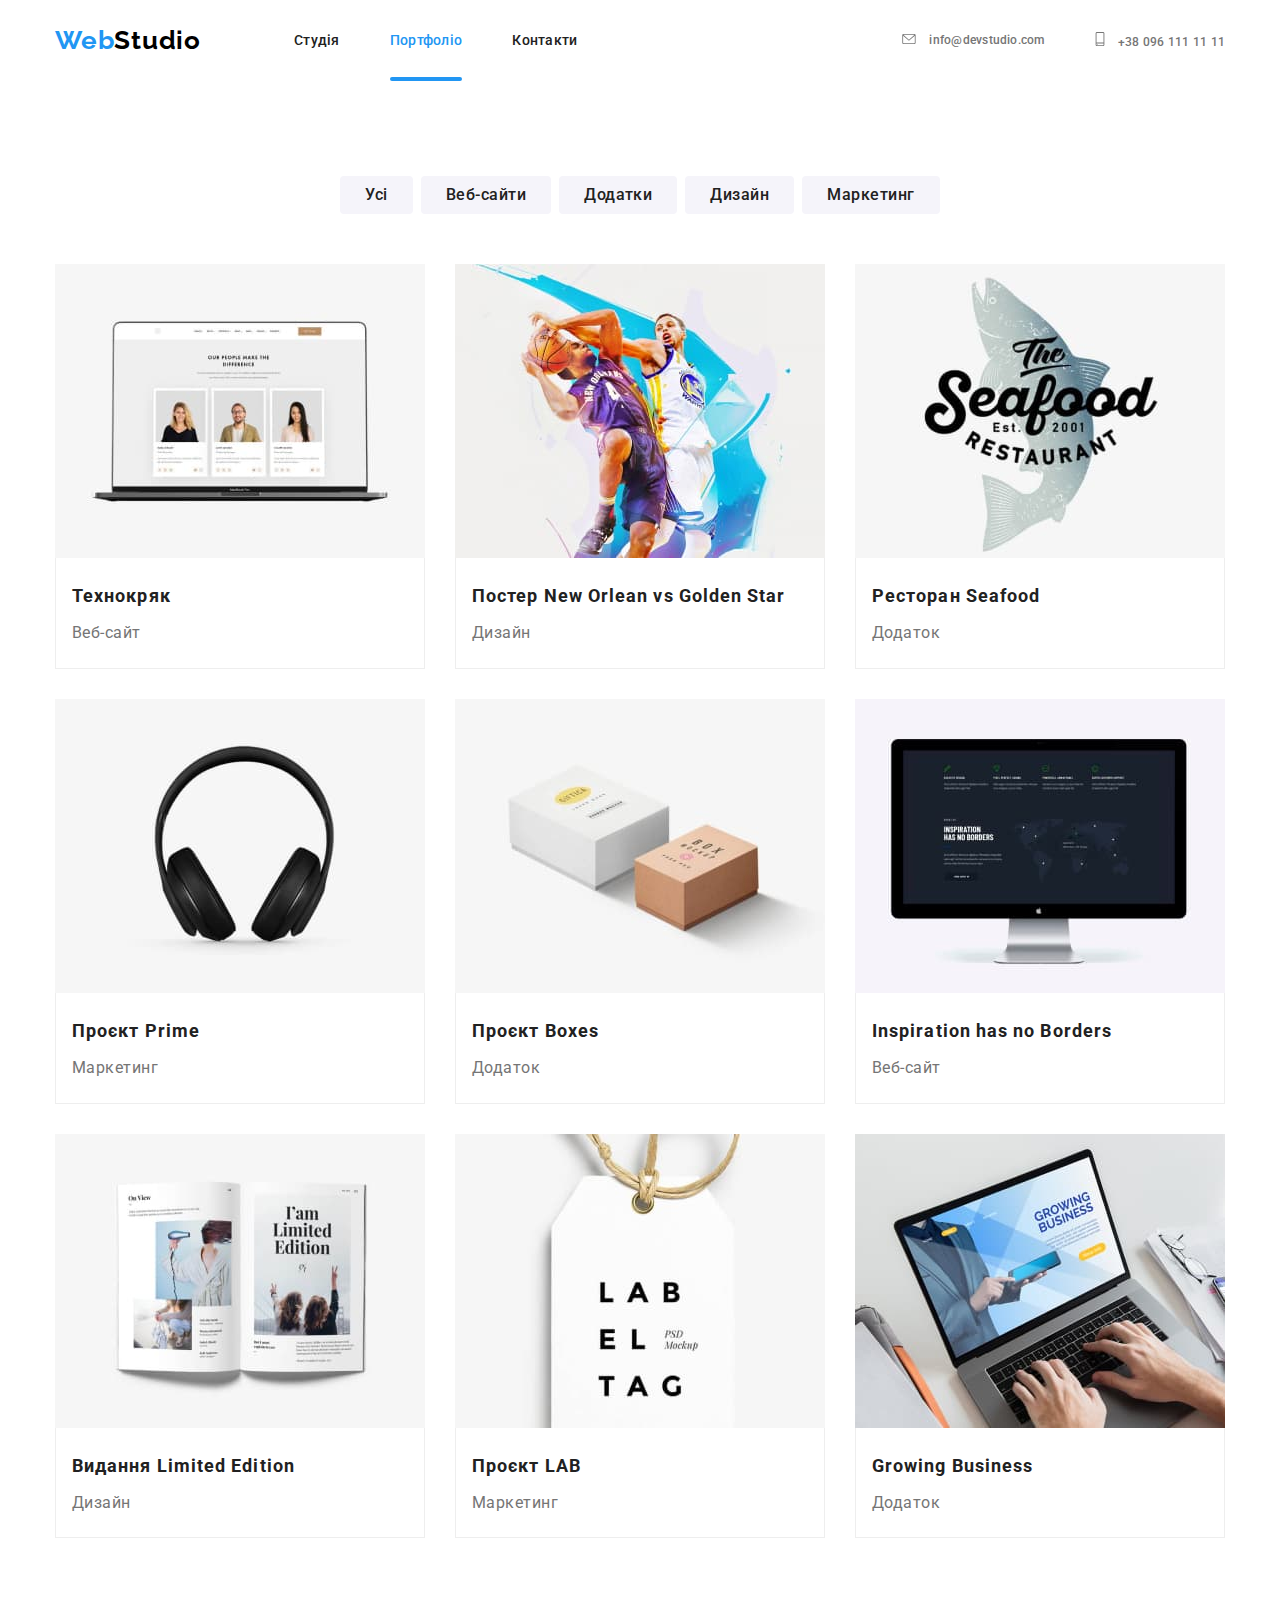
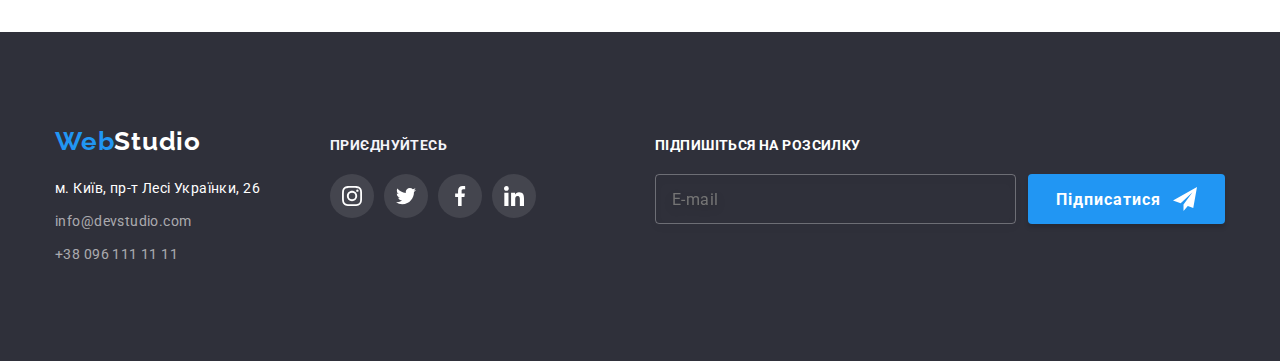
==== commit 30364c16: "added adaptation on portfolio page" ====
--- a/portfolio.html
+++ b/portfolio.html
@@ -15,19 +15,23 @@
       rel="stylesheet"
       href="https://cdnjs.cloudflare.com/ajax/libs/modern-normalize/1.1.0/modern-normalize.min.css"
     />
-    <link rel="stylesheet" href="./css/main.min.css"/>
+    <link rel="stylesheet" href="./css/main.min.css" />
   </head>
   <body>
     <header class="header">
       <div class="header__container">
-        <a href="./index.html" class="header__logo logo-header">Web<span class="logo-header__color">Studio</span></a>
+        <a href="./index.html" class="header__logo logo-header"
+          >Web<span class="logo-header__color">Studio</span></a
+        >
         <nav class="header__menu menu">
           <ul class="menu__list">
             <li class="menu__item">
               <a href="./index.html" class="menu__link">Студія</a>
             </li>
             <li class="menu__item">
-              <a href="./portfolio.html" class="menu__link menu__link--active">Портфоліо</a>
+              <a href="./portfolio.html" class="menu__link menu__link--active"
+                >Портфоліо</a
+              >
             </li>
             <li class="menu__item">
               <a href="./contacts.html" class="menu__link">Контакти</a>
@@ -40,23 +44,83 @@
               href="mailto:info@devstudio.com"
               class="contacts__link contacts-icon"
             >
-              <svg class="contacts-icon__icon" width="19" height="12">
+              <svg class="contacts-icon__icon" width="14" height="10">
                 <use href="./images/icons/main-sprite.svg#icon-mail"></use>
               </svg>
               info@devstudio.com</a
             >
           </li>
           <li class="contacts__item contacts-icon">
-            <a
-              href="tel:+380961111111"
-              class="contacts__link"
-              ><svg class="contacts-icon__icon" width="10" height="16">
+            <a href="tel:+380961111111" class="contacts__link"
+              ><svg class="contacts-icon__icon" width="10" height="14">
                 <use href="./images/icons/main-sprite.svg#icon-phone"></use>
               </svg>
               +38 096 111 11 11</a
             >
           </li>
         </ul>
+        <button type="button" class="header__button button-mob" data-menu-open>
+          <svg class="button-mob__icon" width="40" height="40">
+            <use href="./images/icons/main-sprite.svg#icon-menu"></use>
+          </svg>
+        </button>
+        <div class="mob-menu hidden" data-menu>
+          <div class="mob-menu__content">
+            <button type="button" class="mob-menu__button" data-menu-close>
+              <svg class="mob-menu__icon" width="40" height="40">
+                <use href="./images/icons/main-sprite.svg#icon-mob-close"></use>
+              </svg>
+            </button>
+            <nav class="mob-menu__nav">
+              <ul class="mob-menu__list">
+                <li class="mob-menu__item">
+                  <a href="./index.html" class="mob-menu__link">Студія</a>
+                </li>
+                <li class="mob-menu__item">
+                  <a
+                    href="./portfolio.html"
+                    class="mob-menu__link mob-menu__link--active"
+                    >Портфоліо</a
+                  >
+                </li>
+                <li class="mob-menu__item">
+                  <a href="./contacts.html" class="mob-menu__link">Контакти</a>
+                </li>
+              </ul>
+            </nav>
+            <div class="mob-menu__pos">
+              <ul class="mob-menu__contacts mob-contacts">
+                <li class="mob-contacts__item">
+                  <a
+                    href="mailto:info@devstudio.com"
+                    class="mob-contacts__link"
+                  >
+                    info@devstudio.com</a
+                  >
+                </li>
+                <li class="mob-contacts__item">
+                  <a href="tel:+380961111111" class="mob-contacts__link">
+                    +38 096 111 11 11</a
+                  >
+                </li>
+              </ul>
+              <ul class="mob-menu__soc soc">
+                <li class="soc__item">
+                  <a href="" class="soc__link">Instagram</a>
+                </li>
+                <li class="soc__item">
+                  <a href="" class="soc__link">Twitter</a>
+                </li>
+                <li class="soc__item">
+                  <a href="" class="soc__link">Facebook</a>
+                </li>
+                <li class="soc__item">
+                  <a href="" class="soc__link">LinkedIn</a>
+                </li>
+              </ul>
+            </div>
+          </div>
+        </div>
       </div>
     </header>
     <main class="page">
@@ -93,12 +157,35 @@
             <li class="portfolio__item">
               <a href="" class="portfolio__link"
                 ><div class="portfolio__actions portfolio-actions">
-                  <img
-                    class="portfolio__image"
-                    src="./images/portfolio/potfolio-1.jpg"
-                    alt="Сторінка веб-сайту"
-                    width="370"
-                  />
+                  <picture>
+                    <source
+                      srcset="
+                        ./images/portfolio/potfolio-1-des.jpg    1x,
+                        ./images/portfolio/potfolio-1-des-2x.jpg 2x
+                      "
+                      media="(min-width: 1200px)"
+                    />
+                    <source
+                      srcset="
+                        ./images/portfolio/potfolio-1-tab.jpg    1x,
+                        ./images/portfolio/potfolio-1-tab-2x.jpg 2x
+                      "
+                      media="(min-width: 768px)"
+                    />
+                    <source
+                      srcset="
+                        ./images/portfolio/potfolio-1.jpg    1x,
+                        ./images/portfolio/potfolio-1-2x.jpg 2x
+                      "
+                      media="(min-width: 320px)"
+                    />
+                    <img
+                      class="portfolio__image"
+                      src="./images/portfolio/potfolio-1.jpg"
+                      alt="Сторінка веб-сайту"
+                      width="450"
+                    />
+                  </picture>
                   <div class="portfolio-actions__action">
                     <p class="portfolio-actions__text">
                       Ресурс пропонує комплексні пропозиції з різним рівнем
@@ -116,13 +203,37 @@
             </li>
             <li class="portfolio__item">
               <a href="" class="portfolio__link"
-                ><div class="portfolio__actions ">
-                  <img
-                    class="portfolio__image"
-                    src="./images/portfolio/potfolio-2.jpg"
-                    alt="Сторінка веб-сайту"
-                    width="370"
-                  />
+                ><div class="portfolio__actions">
+                  <picture>
+                    <source
+                      srcset="
+                        ./images/portfolio/potfolio-2-des.jpg    1x,
+                        ./images/portfolio/potfolio-2-des-2x.jpg 2x
+                      "
+                      media="(min-width: 1200px)"
+                    />
+                    <source
+                      srcset="
+                        ./images/portfolio/potfolio-2-tab.jpg    1x,
+                        ./images/portfolio/potfolio-2-tab-2x.jpg 2x
+                      "
+                      media="(min-width: 768px)"
+                    />
+                    <source
+                      srcset="
+                        ./images/portfolio/potfolio-2.jpg    1x,
+                        ./images/portfolio/potfolio-2-2x.jpg 2x
+                      "
+                      media="(min-width: 320px)"
+                    />
+                    <img
+                      class="portfolio__image"
+                      src="./images/portfolio/potfolio-2.jpg"
+                      alt="Сторінка веб-сайту"
+                      width="450"
+                    />
+                  </picture>
+
                   <div class="portfolio-actions__action">
                     <p class="portfolio-actions__text">
                       Ресурс пропонує комплексні пропозиції з різним рівнем
@@ -142,13 +253,37 @@
             </li>
             <li class="portfolio__item">
               <a href="" class="portfolio__link"
-                ><div class="portfolio__actions ">
-                  <img
-                    class="portfolio__image"
-                    src="./images/portfolio/potfolio-3.jpg"
-                    alt="Сторінка веб-сайту"
-                    width="370"
-                  />
+                ><div class="portfolio__actions">
+                  <picture>
+                    <source
+                      srcset="
+                        ./images/portfolio/potfolio-3-des.jpg    1x,
+                        ./images/portfolio/potfolio-3-des-2x.jpg 2x
+                      "
+                      media="(min-width: 1200px)"
+                    />
+                    <source
+                      srcset="
+                        ./images/portfolio/potfolio-3-tab.jpg    1x,
+                        ./images/portfolio/potfolio-3-tab-2x.jpg 2x
+                      "
+                      media="(min-width: 768px)"
+                    />
+                    <source
+                      srcset="
+                        ./images/portfolio/potfolio-3.jpg    1x,
+                        ./images/portfolio/potfolio-3-2x.jpg 2x
+                      "
+                      media="(min-width: 320px)"
+                    />
+                    <img
+                      class="portfolio__image"
+                      src="./images/portfolio/potfolio-3.jpg"
+                      alt="Сторінка веб-сайту"
+                      width="450"
+                    />
+                  </picture>
+
                   <div class="portfolio-actions__action">
                     <p class="portfolio-actions__text">
                       Ресурс пропонує комплексні пропозиції з різним рівнем
@@ -168,13 +303,37 @@
             </li>
             <li class="portfolio__item">
               <a href="" class="portfolio__link"
-                ><div class="portfolio__actions ">
-                  <img
-                    class="portfolio__image"
-                    src="./images/portfolio/potfolio-4.jpg"
-                    alt="Сторінка веб-сайту"
-                    width="370"
-                  />
+                ><div class="portfolio__actions">
+                  <picture>
+                    <source
+                      srcset="
+                        ./images/portfolio/potfolio-4-des.jpg    1x,
+                        ./images/portfolio/potfolio-4-des-2x.jpg 2x
+                      "
+                      media="(min-width: 1200px)"
+                    />
+                    <source
+                      srcset="
+                        ./images/portfolio/potfolio-4-tab.jpg    1x,
+                        ./images/portfolio/potfolio-4-tab-2x.jpg 2x
+                      "
+                      media="(min-width: 768px)"
+                    />
+                    <source
+                      srcset="
+                        ./images/portfolio/potfolio-4.jpg    1x,
+                        ./images/portfolio/potfolio-4-2x.jpg 2x
+                      "
+                      media="(min-width: 320px)"
+                    />
+                    <img
+                      class="portfolio__image"
+                      src="./images/portfolio/potfolio-4.jpg"
+                      alt="Сторінка веб-сайту"
+                      width="450"
+                    />
+                  </picture>
+
                   <div class="portfolio-actions__action">
                     <p class="portfolio-actions__text">
                       Ресурс пропонує комплексні пропозиції з різним рівнем
@@ -194,13 +353,37 @@
             </li>
             <li class="portfolio__item">
               <a href="" class="portfolio__link"
-                ><div class="portfolio__actions ">
-                  <img
-                    class="portfolio__image"
-                    src="./images/portfolio/potfolio-5.jpg"
-                    alt="Сторінка веб-сайту"
-                    width="370"
-                  />
+                ><div class="portfolio__actions">
+                  <picture>
+                    <source
+                      srcset="
+                        ./images/portfolio/potfolio-5-des.jpg    1x,
+                        ./images/portfolio/potfolio-5-des-2x.jpg 2x
+                      "
+                      media="(min-width: 1200px)"
+                    />
+                    <source
+                      srcset="
+                        ./images/portfolio/potfolio-5-tab.jpg    1x,
+                        ./images/portfolio/potfolio-5-tab-2x.jpg 2x
+                      "
+                      media="(min-width: 768px)"
+                    />
+                    <source
+                      srcset="
+                        ./images/portfolio/potfolio-5.jpg    1x,
+                        ./images/portfolio/potfolio-5-2x.jpg 2x
+                      "
+                      media="(min-width: 320px)"
+                    />
+                    <img
+                      class="portfolio__image"
+                      src="./images/portfolio/potfolio-5.jpg"
+                      alt="Сторінка веб-сайту"
+                      width="450"
+                    />
+                  </picture>
+
                   <div class="portfolio-actions__action">
                     <p class="portfolio-actions__text">
                       Ресурс пропонує комплексні пропозиції з різним рівнем
@@ -220,13 +403,36 @@
             </li>
             <li class="portfolio__item">
               <a href="" class="portfolio__link"
-                ><div class="portfolio__actions ">
-                  <img
-                    class="portfolio__image"
-                    src="./images/portfolio/potfolio-6.jpg"
-                    alt="Сторінка веб-сайту"
-                    width="370"
-                  />
+                ><div class="portfolio__actions">
+                  <picture>
+                    <source
+                      srcset="
+                        ./images/portfolio/potfolio-6-des.jpg    1x,
+                        ./images/portfolio/potfolio-6-des-2x.jpg 2x
+                      "
+                      media="(min-width: 1200px)"
+                    />
+                    <source
+                      srcset="
+                        ./images/portfolio/potfolio-6-tab.jpg    1x,
+                        ./images/portfolio/potfolio-6-tab-2x.jpg 2x
+                      "
+                      media="(min-width: 768px)"
+                    />
+                    <source
+                      srcset="
+                        ./images/portfolio/potfolio-6.jpg    1x,
+                        ./images/portfolio/potfolio-6-2x.jpg 2x
+                      "
+                      media="(min-width: 320px)"
+                    />
+                    <img
+                      class="portfolio__image"
+                      src="./images/portfolio/potfolio-6.jpg"
+                      alt="Сторінка веб-сайту"
+                      width="450"
+                    />
+                  </picture>
                   <div class="portfolio-actions__action">
                     <p class="portfolio-actions__text">
                       Ресурс пропонує комплексні пропозиції з різним рівнем
@@ -247,12 +453,35 @@
             <li class="portfolio__item">
               <a href="" class="portfolio__link"
                 ><div class="portfolio__actions portfolio-actions">
-                  <img
+                  <picture>
+                    <source
+                      srcset="
+                        ./images/portfolio/potfolio-7-des.jpg    1x,
+                        ./images/portfolio/potfolio-7-des-2x.jpg 2x
+                      "
+                      media="(min-width: 1200px)"
+                    />
+                    <source
+                      srcset="
+                        ./images/portfolio/potfolio-7-tab.jpg    1x,
+                        ./images/portfolio/potfolio-7-tab-2x.jpg 2x
+                      "
+                      media="(min-width: 768px)"
+                    />
+                    <source
+                      srcset="
+                        ./images/portfolio/potfolio-7.jpg    1x,
+                        ./images/portfolio/potfolio-7-2x.jpg 2x
+                      "
+                      media="(min-width: 320px)"
+                    />
+                    <img
                     class="portfolio__image"
                     src="./images/portfolio/potfolio-7.jpg"
                     alt="Сторінка веб-сайту"
-                    width="370"
+                    width="450"
                   />
+                  </picture>
                   <div class="portfolio-actions__action">
                     <p class="portfolio-actions__text">
                       Ресурс пропонує комплексні пропозиції з різним рівнем
@@ -273,12 +502,35 @@
             <li class="portfolio__item">
               <a href="" class="portfolio__link"
                 ><div class="portfolio__actions portfolio-actions">
-                  <img
-                    class="portfolio__image"
-                    src="./images/portfolio/potfolio-8.jpg"
-                    alt="Сторінка веб-сайту"
-                    width="370"
-                  />
+                  <picture>
+                    <source
+                      srcset="
+                        ./images/portfolio/potfolio-8-des.jpg    1x,
+                        ./images/portfolio/potfolio-8-des-2x.jpg 2x
+                      "
+                      media="(min-width: 1200px)"
+                    />
+                    <source
+                      srcset="
+                        ./images/portfolio/potfolio-8-tab.jpg    1x,
+                        ./images/portfolio/potfolio-8-tab-2x.jpg 2x
+                      "
+                      media="(min-width: 768px)"
+                    />
+                    <source
+                      srcset="
+                        ./images/portfolio/potfolio-8.jpg    1x,
+                        ./images/portfolio/potfolio-8-2x.jpg 2x
+                      "
+                      media="(min-width: 320px)"
+                    />
+                    <img
+                      class="portfolio__image"
+                      src="./images/portfolio/potfolio-8.jpg"
+                      alt="Сторінка веб-сайту"
+                      width="450"
+                    />
+                  </picture>
                   <div class="portfolio-actions__action">
                     <p class="portfolio-actions__text">
                       Ресурс пропонує комплексні пропозиції з різним рівнем
@@ -299,12 +551,35 @@
             <li class="portfolio__item">
               <a href="" class="portfolio__link">
                 <div class="portfolio__actions portfolio-actions">
-                  <img
-                    class="portfolio__image"
-                    src="./images/portfolio/potfolio-9.jpg"
-                    alt="Сторінка веб-сайту"
-                    width="370"
-                  />
+                  <picture>
+                    <source
+                      srcset="
+                        ./images/portfolio/potfolio-9-des.jpg    1x,
+                        ./images/portfolio/potfolio-9-des-2x.jpg 2x
+                      "
+                      media="(min-width: 1200px)"
+                    />
+                    <source
+                      srcset="
+                        ./images/portfolio/potfolio-9-tab.jpg    1x,
+                        ./images/portfolio/potfolio-9-tab-2x.jpg 2x
+                      "
+                      media="(min-width: 768px)"
+                    />
+                    <source
+                      srcset="
+                        ./images/portfolio/potfolio-9.jpg    1x,
+                        ./images/portfolio/potfolio-9-2x.jpg 2x
+                      "
+                      media="(min-width: 320px)"
+                    />
+                    <img
+                      class="portfolio__image"
+                      src="./images/portfolio/potfolio-9.jpg"
+                      alt="Сторінка веб-сайту"
+                      width="450"
+                    />
+                  </picture>
                   <div class="portfolio-actions__action">
                     <p class="portfolio-actions__text">
                       Ресурс пропонує комплексні пропозиції з різним рівнем
@@ -324,73 +599,82 @@
         </div>
       </section>
     </main>
-    <footer class="footer">
+    <footer class="footer section">
       <div class="footer__container">
-        <div class="footer__pos">
-          <a href="./index.html" class="footer__logo logo-footer">Web<span class="logo-footer__color">Studio</span></a>
-          <address class="footer__address address">
-            <p class="address__text">м. Київ, пр-т Лесі Українки, 26</p>
-            <ul class="address__list">
-              <li class="address__item">
-                <a href="mailto:info@devstudio.com" class="address__link"
-                  >info@devstudio.com</a
-                >
+        <div class="footer__contain">
+          <div class="footer__pos">
+            <a href="./index.html" class="footer__logo logo-footer"
+              >Web<span class="logo-footer__color">Studio</span></a
+            >
+            <address class="footer__address address">
+              <p class="address__text">м. Київ, пр-т Лесі Українки, 26</p>
+              <ul class="address__list">
+                <li class="address__item">
+                  <a href="mailto:info@devstudio.com" class="address__link"
+                    >info@devstudio.com</a
+                  >
+                </li>
+                <li class="address__item">
+                  <a href="tel:+380961111111" class="address__link"
+                    >+38 096 111 11 11</a
+                  >
+                </li>
+              </ul>
+            </address>
+          </div>
+          <div class="footer__links footer-links">
+            <h2 class="footer-links__title">приєднуйтесь</h2>
+            <ul class="footer-links__list">
+              <li class="footer-links__item">
+                <a href="" class="footer-links__link">
+                  <svg class="footer-links__icon" width="20" height="20">
+                    <use href="./images/icons/main-sprite.svg#icon2-1"></use>
+                  </svg>
+                </a>
               </li>
-              <li class="address__item">
-                <a href="tel:+380961111111" class="address__link"
-                  >+38 096 111 11 11</a
-                >
+              <li class="footer-links__item">
+                <a href="" class="footer-links__link">
+                  <svg class="footer-links__icon" width="20" height="20">
+                    <use href="./images/icons/main-sprite.svg#icon2-2"></use>
+                  </svg>
+                </a>
+              </li>
+              <li class="footer-links__item">
+                <a href="" class="footer-links__link">
+                  <svg class="footer-links__icon" width="20" height="20">
+                    <use href="./images/icons/main-sprite.svg#icon2-3"></use>
+                  </svg>
+                </a>
+              </li>
+              <li class="footer-links__item">
+                <a href="" class="footer-links__link">
+                  <svg class="footer-links__icon" width="20" height="20">
+                    <use href="./images/icons/main-sprite.svg#icon2-4"></use>
+                  </svg>
+                </a>
               </li>
             </ul>
-          </address>
-        </div>
-        <div class="footer__links footer-links">
-          <h2 class="footer-links__title">приєднуйтесь</h2>
-          <ul class="footer-links__list">
-            <li class="footer-links__item">
-              <a href="" class="footer-links__link">
-                <svg class="footer-links__icon" width="20" height="20">
-                  <use href="./images/icons/main-sprite.svg#icon2-1"></use>
-                </svg>
-              </a>
-            </li>
-            <li class="footer-links__item">
-              <a href="" class="footer-links__link">
-                <svg class="footer-links__icon" width="20" height="20">
-                  <use href="./images/icons/main-sprite.svg#icon2-2"></use>
-                </svg>
-              </a>
-            </li>
-            <li class="footer-links__item">
-              <a href="" class="footer-links__link">
-                <svg class="footer-links__icon" width="20" height="20">
-                  <use href="./images/icons/main-sprite.svg#icon2-3"></use>
-                </svg>
-              </a>
-            </li>
-            <li class="footer-links__item">
-              <a href="" class="footer-links__link">
-                <svg class="footer-links__icon" width="20" height="20">
-                  <use href="./images/icons/main-sprite.svg#icon2-4"></use>
-                </svg>
-              </a>
-            </li>
-          </ul>
+          </div>
         </div>
         <div class="footer__subscribe footer-subscribe">
           <h2 class="footer-subscribe__title">Підпишіться на розсилку</h2>
-            <form class="footer-subscribe__form">
-              <input class="footer-subscribe__input" type="email" name="email" placeholder="E-mail" />
-              <button type="submit" class="footer-subscribe__btn footer-btn">
-                Підписатися
-                <svg class="footer-btn__svg" width="24" height="24">
-                  <use href="./images/icons/main-sprite.svg#icon-send"></use>
-                </svg>
-              </button>
-            </form>
+          <form class="footer-subscribe__form">
+            <input
+              class="footer-subscribe__input"
+              type="email"
+              name="email"
+              placeholder="E-mail"
+            />
+            <button type="submit" class="footer-subscribe__btn footer-btn">
+              Підписатися
+              <svg class="footer-btn__svg" width="24" height="24">
+                <use href="./images/icons/main-sprite.svg#icon-send"></use>
+              </svg>
+            </button>
+          </form>
         </div>
       </div>
     </footer>
-    
+    <script src="./js/menu.js"></script>
   </body>
 </html>
--- a/css/main.min.css
+++ b/css/main.min.css
@@ -1 +1 @@
-*,*::before,*::after{margin:0;padding:0;border:none;-webkit-box-sizing:border-box;box-sizing:border-box}ul{list-style-type:none}body{font-family:Roboto,sans-serif;color:var(--first-text-color)}[class*=__container]{width:100%;margin:0 auto;padding:0 15px}@media screen and (min-width: 480px){[class*=__container]{max-width:450px}}@media screen and (min-width: 768px){[class*=__container]{max-width:768px}}@media screen and (min-width: 1200px){[class*=__container]{max-width:1200px}}.section{padding-top:60px;padding-bottom:60px}@media screen and (min-width: 1200px){.section{padding-top:94px;padding-bottom:94px}}.title{font-weight:700;font-size:28px;line-height:1.17;letter-spacing:.03em;color:#212121;text-align:center}@media screen and (min-width: 1200px){.title{font-size:36px;line-height:1.16}}.hidden{position:absolute;width:1px;height:1px;margin:-1px;border:0;padding:0;clip:rect(0 0 0 0);overflow:hidden}.header{position:relative;font-weight:500;font-size:14px;line-height:1.14;letter-spacing:.02em}@media screen and (min-width: 768px){.header__menu{display:-webkit-box;display:-ms-flexbox;display:flex;-webkit-box-align:center;-ms-flex-align:center;align-items:center}.header__contacts{display:-webkit-box;display:-ms-flexbox;display:flex;-webkit-box-align:center;-ms-flex-align:center;align-items:center;margin-left:auto;gap:50px}.header__container{display:-webkit-box;display:-ms-flexbox;display:flex}}.header__container{display:-webkit-box;display:-ms-flexbox;display:flex}.header__logo{display:block;margin-right:93px;padding:24px 0;font-family:Raleway;font-weight:700;font-size:26px;line-height:1.19;letter-spacing:.03em;color:#2196f3;text-decoration:none}.menu{display:none}@media screen and (min-width: 768px){.menu{display:block}.menu__list{display:-webkit-box;display:-ms-flexbox;display:flex;-webkit-box-align:center;-ms-flex-align:center;align-items:center;gap:50px}}.menu__link{position:relative;display:block;padding:32px 0;text-decoration:none;color:#212121;-webkit-transition:color 250ms cubic-bezier(0.4, 0, 0.2, 1);transition:color 250ms cubic-bezier(0.4, 0, 0.2, 1)}.menu__link::after{content:"";position:absolute;right:0;bottom:0;width:0;height:4px;border-radius:2px;background-color:#2196f3;-webkit-transition:width .5s,left .5s;transition:width .5s,left .5s}.menu__link:hover,.menu__link:focus{color:#2196f3}.menu__link:hover::after,.menu__link:focus::after{width:100%;left:0}.menu__link--active{color:#2196f3}.menu__link--active::after{content:"";position:absolute;bottom:0;right:0;width:100%;height:4px;border-radius:2px;background-color:#2196f3}.logo-header__color{color:#000}.contacts{display:none}@media screen and (min-width: 768px){.contacts{display:block;margin:auto 0;margin-left:auto}.contacts__link{padding:5px 0}}@media screen and (min-width: 1200px){.contacts{display:-webkit-box;display:-ms-flexbox;display:flex}}.contacts__item{display:-webkit-box;display:-ms-flexbox;display:flex;-webkit-box-pack:start;-ms-flex-pack:start;justify-content:start;-webkit-box-align:baseline;-ms-flex-align:baseline;align-items:baseline}.contacts__link{display:block;font-weight:500;font-size:12px;line-height:1.16;letter-spacing:.02em;text-decoration:none;color:#757575;-webkit-transition:color 250ms cubic-bezier(0.4, 0, 0.2, 1);transition:color 250ms cubic-bezier(0.4, 0, 0.2, 1)}.contacts__link:hover,.contacts__link:focus{color:#2196f3}.contacts-icon__icon{margin-right:10px;fill:#757575;-webkit-transition:fill 250ms cubic-bezier(0.4, 0, 0.2, 1);transition:fill 250ms cubic-bezier(0.4, 0, 0.2, 1)}.contacts-icon:hover .contacts-icon__icon,.contacts-icon:focus .contacts-icon__icon{fill:#2196f3}.button-mob{margin-left:auto;background:#fff;cursor:pointer}@media screen and (min-width: 768px){.button-mob{display:none}}.button-mob:hover .button-mob__icon,.button-mob:focus .button-mob__icon{fill:#2196f3}.mob-menu{position:fixed;top:0;left:0;width:100vw;height:100vh;background-color:#fff;z-index:1}@media screen and (min-width: 768px){.mob-menu{display:none}}.mob-menu__button{margin-left:auto;background:#fff;cursor:pointer}.mob-menu__icon{fill:#212121}.mob-menu__button:hover .mob-menu__icon,.mob-menu__button:focus .mob-menu__icon{fill:#2196f3}.mob-menu__content{padding:10px 15px 10px 15px;margin:0 auto;height:100%;max-width:440px;display:-webkit-box;display:-ms-flexbox;display:flex;-webkit-box-orient:vertical;-webkit-box-direction:normal;-ms-flex-direction:column;flex-direction:column;-webkit-box-pack:justify;-ms-flex-pack:justify;justify-content:space-between;overflow:auto}.mob-menu__nav{margin-bottom:32px}.mob-menu__item:not(:last-child){margin-bottom:32px}.mob-menu__link{text-decoration:none;font-weight:500;font-size:40px;line-height:1.18;letter-spacing:.02em;color:#212121}.mob-menu__link--active{color:#2196f3}.mob-menu__link:hover,.mob-menu__link:focus{color:#2196f3}.mob-contacts{margin-bottom:64px}.mob-contacts__item:not(:last-child){margin-bottom:32px}.mob-contacts__link{text-decoration:none;font-weight:500;font-size:26px;line-height:1.33;letter-spacing:.02em;color:#757575}.mob-contacts__link:hover,.mob-contacts__link:focus{color:#2196f3}@media screen and (min-width: 480px){.mob-contacts__link{font-size:34px}}.soc{display:-webkit-box;display:-ms-flexbox;display:flex;gap:20px}.soc__item{position:relative}.soc__item:not(:last-child)::after{content:"";position:absolute;top:0;right:-10px;height:22px;width:0px;border:1px solid rgba(33,33,33,.2)}.soc__link{text-decoration:none;font-weight:500;font-size:14px;line-height:1.22;letter-spacing:.02em;color:#2196f3}@media screen and (min-width: 480px){.soc{font-size:18px}}.hero{display:-webkit-box;display:-ms-flexbox;display:flex;-webkit-box-align:center;-ms-flex-align:center;align-items:center;text-align:center;max-width:1600px;height:400px;margin:0 auto;padding:118px 0;background-image:-webkit-gradient(linear, left top, left bottom, from(rgba(47, 48, 58, 0.4)), to(rgba(47, 48, 58, 0.4))),url(../../images/hero/hero-back-mob.jpg);background-image:linear-gradient(rgba(47, 48, 58, 0.4), rgba(47, 48, 58, 0.4)),url(../../images/hero/hero-back-mob.jpg);background-repeat:no-repeat;background-position:center;background-size:cover;background-color:#2f303a}@media(min-device-pixel-ratio: 2),(-webkit-min-device-pixel-ratio: 2),(min-resolution: 192dpi),(min-resolution: 2dppx){.hero{background-image:-webkit-gradient(linear, left top, left bottom, from(rgba(47, 48, 58, 0.4)), to(rgba(47, 48, 58, 0.4))),url(../../images/hero/hero-back-mob-2x.jpg);background-image:linear-gradient(rgba(47, 48, 58, 0.4), rgba(47, 48, 58, 0.4)),url(../../images/hero/hero-back-mob-2x.jpg)}}@media screen and (min-width: 768px){.hero{background-image:-webkit-gradient(linear, left top, left bottom, from(rgba(47, 48, 58, 0.4)), to(rgba(47, 48, 58, 0.4))),url(../../images/hero/hero-back-tab.jpg);background-image:linear-gradient(rgba(47, 48, 58, 0.4), rgba(47, 48, 58, 0.4)),url(../../images/hero/hero-back-tab.jpg)}}@media screen and (min-width: 768px)and (min-device-pixel-ratio: 2),screen and (min-width: 768px)and (-webkit-min-device-pixel-ratio: 2),screen and (min-width: 768px)and (min-resolution: 192dpi),screen and (min-width: 768px)and (min-resolution: 2dppx){.hero{background-image:-webkit-gradient(linear, left top, left bottom, from(rgba(47, 48, 58, 0.4)), to(rgba(47, 48, 58, 0.4))),url(../../images/hero/hero-back-tab-2x.jpg);background-image:linear-gradient(rgba(47, 48, 58, 0.4), rgba(47, 48, 58, 0.4)),url(../../images/hero/hero-back-tab-2x.jpg)}}@media screen and (min-width: 1200px){.hero{height:600px;padding:200px 0;background-image:-webkit-gradient(linear, left top, left bottom, from(rgba(47, 48, 58, 0.4)), to(rgba(47, 48, 58, 0.4))),url(../../images/hero/hero-back-des.jpg);background-image:linear-gradient(rgba(47, 48, 58, 0.4), rgba(47, 48, 58, 0.4)),url(../../images/hero/hero-back-des.jpg)}}@media screen and (min-width: 1200px)and (min-device-pixel-ratio: 2),screen and (min-width: 1200px)and (-webkit-min-device-pixel-ratio: 2),screen and (min-width: 1200px)and (min-resolution: 192dpi),screen and (min-width: 1200px)and (min-resolution: 2dppx){.hero{background-image:-webkit-gradient(linear, left top, left bottom, from(rgba(47, 48, 58, 0.4)), to(rgba(47, 48, 58, 0.4))),url(../../images/hero/hero-back-des-2x.jpg);background-image:linear-gradient(rgba(47, 48, 58, 0.4), rgba(47, 48, 58, 0.4)),url(../../images/hero/hero-back-des-2x.jpg)}}.hero__title{max-width:696px;margin:0 auto;font-weight:900;font-size:26px;line-height:1.61;letter-spacing:.06em;color:#fff;text-transform:uppercase}@media screen and (min-width: 1200px){.hero__title{font-size:44px;line-height:1.36}}.hero__button{margin-top:30px;padding:10px 32px;-webkit-box-shadow:0px 4px 4px rgba(0,0,0,.15);box-shadow:0px 4px 4px rgba(0,0,0,.15);border-radius:4px;font-weight:700;line-height:1.87;letter-spacing:.06em;font-family:inherit;background-color:#2196f3;color:#fff;-webkit-transition:color 250ms cubic-bezier(0.4, 0, 0.2, 1),background-color 250ms cubic-bezier(0.4, 0, 0.2, 1);transition:color 250ms cubic-bezier(0.4, 0, 0.2, 1),background-color 250ms cubic-bezier(0.4, 0, 0.2, 1);cursor:pointer}.hero__button:hover,.hero__button:focus{color:#2196f3;background-color:#fff}.feature__title{position:absolute;width:1px;height:1px;margin:-1px;border:0;padding:0;white-space:nowrap;-webkit-clip-path:inset(100%);clip-path:inset(100%);clip:rect(0 0 0 0);overflow:hidden}.feature__list{display:-webkit-box;display:-ms-flexbox;display:flex;-ms-flex-wrap:wrap;flex-wrap:wrap;gap:30px}.list-feature__item{width:100%}@media screen and (min-width: 768px){.list-feature__item{width:calc((100% - 30px)/2)}}@media screen and (min-width: 1200px){.list-feature__item{width:calc((100% - 90px)/4)}}.list-feature__contain{display:-webkit-box;display:-ms-flexbox;display:flex;-webkit-box-pack:center;-ms-flex-pack:center;justify-content:center;-webkit-box-align:center;-ms-flex-align:center;align-items:center;margin-bottom:30px;height:120px;background-color:#f5f4fa}.list-feature__title{display:-webkit-box;display:-ms-flexbox;display:flex;-webkit-box-align:center;-ms-flex-align:center;align-items:center;-webkit-box-pack:center;-ms-flex-pack:center;justify-content:center;margin:0 auto;margin-bottom:10px;text-transform:uppercase;color:#212121;font-weight:700;font-size:14px;line-height:1.14;letter-spacing:.03em}@media screen and (min-width: 768px){.list-feature__title{-webkit-box-pack:start;-ms-flex-pack:start;justify-content:start}}.list-feature__text{font-size:14px;line-height:1.71;letter-spacing:.03em}.doing{display:none}.doing__title{margin-bottom:50px}.doing__list{display:-webkit-box;display:-ms-flexbox;display:flex;-ms-flex-wrap:wrap;flex-wrap:wrap;gap:30px}.doing-list__item{position:relative}.doing-list__image{display:block}.doing-list__text{position:absolute;bottom:0;display:-webkit-box;display:-ms-flexbox;display:flex;-webkit-box-align:center;-ms-flex-align:center;align-items:center;-webkit-box-pack:center;-ms-flex-pack:center;justify-content:center;height:70px;width:100%;letter-spacing:.03em;text-transform:uppercase;font-size:14px;line-height:1.14;color:#fff;background-color:rgba(47,48,58,.8)}.team{background-color:#f5f4fa}.team__title{margin-bottom:50px}.team__list{display:-webkit-box;display:-ms-flexbox;display:flex;-ms-flex-wrap:wrap;flex-wrap:wrap;gap:30px}.team__item{width:100%;-webkit-box-shadow:0px 1px 3px rgba(0,0,0,.12),0px 1px 1px rgba(0,0,0,.14),0px 2px 1px rgba(0,0,0,.2);box-shadow:0px 1px 3px rgba(0,0,0,.12),0px 1px 1px rgba(0,0,0,.14),0px 2px 1px rgba(0,0,0,.2);border-radius:0px 0px 4px 4px;background-color:#fff}@media screen and (min-width: 768px){.team__item{width:calc((100% - 30px)/2)}}@media screen and (min-width: 1200px){.team__item{width:calc((100% - 90px)/4)}}.team__content{padding:30px 0}.team-item__image{display:block;max-width:100%;height:auto;width:100%}.team-item__title{margin-bottom:10px;text-align:center;font-weight:500;line-height:1.18;letter-spacing:.03em;color:#212121}.team-item__text{text-align:center;margin-bottom:16px;line-height:1.18;letter-spacing:.03em}.team-item__list{display:-webkit-box;display:-ms-flexbox;display:flex;-webkit-box-pack:center;-ms-flex-pack:center;justify-content:center;-webkit-box-align:center;-ms-flex-align:center;align-items:center;gap:10px}.team-icons__item{width:44px;height:44px}.team-icons__link{display:-webkit-box;display:-ms-flexbox;display:flex;-webkit-box-align:center;-ms-flex-align:center;align-items:center;-webkit-box-pack:center;-ms-flex-pack:center;justify-content:center;width:100%;height:100%;border-radius:50%;-webkit-transition:background-color 250ms cubic-bezier(0.4, 0, 0.2, 1);transition:background-color 250ms cubic-bezier(0.4, 0, 0.2, 1)}.team-icons__link:hover,.team-icons__link:focus{background-color:#2196f3}.team-icons__icon{fill:#afb1b8;-webkit-transition:fill 250ms cubic-bezier(0.4, 0, 0.2, 1);transition:fill 250ms cubic-bezier(0.4, 0, 0.2, 1)}.team-icons__link:hover .team-icons__icon,.team-icons__link:focus .team-icons__icon{fill:#fff}.clients__list{display:-webkit-box;display:-ms-flexbox;display:flex;-webkit-box-pack:center;-ms-flex-pack:center;justify-content:center;-ms-flex-wrap:wrap;flex-wrap:wrap;gap:30px;margin-top:50px}.clients__item{width:calc((100% - 60px)/2);height:90px}@media screen and (min-width: 768px){.clients__item{width:calc((100% - 60px)/3)}}@media screen and (min-width: 1200px){.clients__item{width:calc((100% - 150px)/6)}}.clients__link{display:-webkit-box;display:-ms-flexbox;display:flex;-webkit-box-align:center;-ms-flex-align:center;align-items:center;-webkit-box-pack:center;-ms-flex-pack:center;justify-content:center;width:100%;height:100%;border:1px solid #afb1b8;border-radius:4px;-webkit-transition:border 250ms cubic-bezier(0.4, 0, 0.2, 1);transition:border 250ms cubic-bezier(0.4, 0, 0.2, 1)}.clients__link:hover,.clients__link:focus{border:1px solid #2196f3}.clients__icon{fill:#afb1b8;-webkit-transition:fill 250ms cubic-bezier(0.4, 0, 0.2, 1);transition:fill 250ms cubic-bezier(0.4, 0, 0.2, 1)}.clients__link:hover .clients__icon,.clients__link:focus .clients__icon{fill:#2196f3}.footer{background-color:#2f303a}@media screen and (min-width: 1200px){.footer__container{display:-webkit-box;display:-ms-flexbox;display:flex;-webkit-box-orient:horizontal;-webkit-box-direction:normal;-ms-flex-direction:row;flex-direction:row;-webkit-box-pack:center;-ms-flex-pack:center;justify-content:center;-webkit-box-align:baseline;-ms-flex-align:baseline;align-items:baseline;gap:93px}}.footer__logo{display:-webkit-box;display:-ms-flexbox;display:flex;-webkit-box-align:center;-ms-flex-align:center;align-items:center;-webkit-box-pack:center;-ms-flex-pack:center;justify-content:center;margin-bottom:20px;font-family:Raleway;font-weight:700;text-decoration:none;color:#2196f3;font-size:26px;line-height:1.19;letter-spacing:.03em}.footer__address{font-style:normal}@media screen and (min-width: 768px){.footer__contain{display:-webkit-box;display:-ms-flexbox;display:flex;-webkit-box-align:baseline;-ms-flex-align:baseline;align-items:baseline;-webkit-box-pack:center;-ms-flex-pack:center;justify-content:center;gap:165px}}@media screen and (min-width: 1200px){.footer__contain{gap:70px}}.logo-footer__color{color:#fff}.address{display:-webkit-box;display:-ms-flexbox;display:flex;-webkit-box-orient:vertical;-webkit-box-direction:normal;-ms-flex-direction:column;flex-direction:column;-webkit-box-pack:center;-ms-flex-pack:center;justify-content:center;-webkit-box-align:center;-ms-flex-align:center;align-items:center;min-width:231px;padding-bottom:60px}.address__text{margin-bottom:9px;font-size:14px;line-height:1.71;letter-spacing:.03em;color:#fff}.address__item:not(:last-child){margin-bottom:9px}.address__link{text-decoration:none;font-size:14px;line-height:1.71;letter-spacing:.03em;color:rgba(255,255,255,.6);-webkit-transition:color 250ms cubic-bezier(0.4, 0, 0.2, 1);transition:color 250ms cubic-bezier(0.4, 0, 0.2, 1)}.address__link:hover,.address__link:focus{color:#2196f3}.footer-links{display:-webkit-box;display:-ms-flexbox;display:flex;-webkit-box-orient:vertical;-webkit-box-direction:normal;-ms-flex-direction:column;flex-direction:column;-webkit-box-align:center;-ms-flex-align:center;align-items:center;-webkit-box-pack:center;-ms-flex-pack:center;justify-content:center;padding-bottom:60px}.footer-links__title{font-weight:700;font-size:14px;line-height:.87;letter-spacing:.03em;text-transform:uppercase;color:#f5f4fa;margin-bottom:20px}.footer-links__list{display:-webkit-box;display:-ms-flexbox;display:flex;-webkit-box-pack:center;-ms-flex-pack:center;justify-content:center;-webkit-box-align:center;-ms-flex-align:center;align-items:center;gap:10px}.footer-links__item{width:44px;height:44px}.footer-links__link{display:-webkit-box;display:-ms-flexbox;display:flex;-webkit-box-align:center;-ms-flex-align:center;align-items:center;-webkit-box-pack:center;-ms-flex-pack:center;justify-content:center;width:100%;height:100%;border-radius:50%;background-color:rgba(255,255,255,.1);-webkit-transition:background-color 250ms cubic-bezier(0.4, 0, 0.2, 1);transition:background-color 250ms cubic-bezier(0.4, 0, 0.2, 1)}.footer-links__link:hover,.footer-links__link:focus{background-color:#2196f3}.footer-links__icon{fill:#fff}.footer-subscribe__title{display:-webkit-box;display:-ms-flexbox;display:flex;-webkit-box-orient:vertical;-webkit-box-direction:normal;-ms-flex-direction:column;flex-direction:column;-webkit-box-align:center;-ms-flex-align:center;align-items:center;-webkit-box-pack:center;-ms-flex-pack:center;justify-content:center;margin-bottom:20px;font-weight:700;font-size:14px;line-height:1.14;letter-spacing:.03em;text-transform:uppercase;color:#fff}@media screen and (min-width: 1200px){.footer-subscribe__title{display:block}}.footer-subscribe__form{display:-webkit-box;display:-ms-flexbox;display:flex;-webkit-box-orient:vertical;-webkit-box-direction:normal;-ms-flex-direction:column;flex-direction:column;-webkit-box-align:center;-ms-flex-align:center;align-items:center;-webkit-box-pack:center;-ms-flex-pack:center;justify-content:center;row-gap:20px}@media screen and (min-width: 1200px){.footer-subscribe__form{-webkit-box-orient:horizontal;-webkit-box-direction:normal;-ms-flex-direction:row;flex-direction:row;gap:12px}}.footer-subscribe__input{border:1px solid rgba(255,255,255,.3);-webkit-filter:drop-shadow(0px 4px 4px rgba(0, 0, 0, 0.15));filter:drop-shadow(0px 4px 4px rgba(0, 0, 0, 0.15));border-radius:4px;width:100%;height:50px;background-color:rgba(0,0,0,0);padding-left:16px;font-weight:400;font-size:16px;line-height:1.25;letter-spacing:.03em;color:rgba(255,255,255,.6);cursor:pointer}@media screen and (min-width: 480px){.footer-subscribe__input{max-width:450px}}@media screen and (min-width: 1200px){.footer-subscribe__input{min-width:358px}}.footer-subscribe__btn{display:-webkit-box;display:-ms-flexbox;display:flex;-webkit-box-align:center;-ms-flex-align:center;align-items:center;text-align:center;width:200px;height:50px;padding:10px 28px;background:#2196f3;-webkit-box-shadow:0px 4px 4px rgba(0,0,0,.15);box-shadow:0px 4px 4px rgba(0,0,0,.15);border-radius:4px;font-weight:700;font-size:16px;line-height:1.88px;letter-spacing:.06em;color:#fff;cursor:pointer;-webkit-transition:color 250ms cubic-bezier(0.4, 0, 0.2, 1),background-color 250ms cubic-bezier(0.4, 0, 0.2, 1);transition:color 250ms cubic-bezier(0.4, 0, 0.2, 1),background-color 250ms cubic-bezier(0.4, 0, 0.2, 1)}.footer-subscribe__btn:hover,.footer-subscribe__btn:focus{color:#2196f3;background-color:#fff}.footer-btn__svg{display:inline-block;margin-left:12px;fill:#fff;-webkit-transition:fill 250ms cubic-bezier(0.4, 0, 0.2, 1);transition:fill 250ms cubic-bezier(0.4, 0, 0.2, 1)}.footer-subscribe__btn:hover .footer-btn__svg,.footer-subscribe__btn:focus .footer-btn__svg{fill:#2196f3}.backdrop{position:fixed;top:0;width:100%;height:100%;background-color:rgba(0,0,0,.2);-webkit-transition:opacity 250ms cubic-bezier(0.4, 0, 0.2, 1),visibility 250ms cubic-bezier(0.4, 0, 0.2, 1);transition:opacity 250ms cubic-bezier(0.4, 0, 0.2, 1),visibility 250ms cubic-bezier(0.4, 0, 0.2, 1)}.backdrop.is-hidden{opacity:0;visibility:hidden;pointer-events:none}.modal{display:-webkit-box;display:-ms-flexbox;display:flex;-webkit-box-orient:vertical;-webkit-box-direction:normal;-ms-flex-direction:column;flex-direction:column;-webkit-box-align:center;-ms-flex-align:center;align-items:center;position:absolute;top:50%;left:50%;-webkit-transform:translate(-50%, -50%);transform:translate(-50%, -50%);padding:40px;min-width:100%;min-height:609px;background-color:#fff;-webkit-box-shadow:0px 1px 3px rgba(0,0,0,.12),0px 1px 1px rgba(0,0,0,.14),0px 2px 1px rgba(0,0,0,.2);box-shadow:0px 1px 3px rgba(0,0,0,.12),0px 1px 1px rgba(0,0,0,.14),0px 2px 1px rgba(0,0,0,.2);border-radius:4px;-webkit-transform:translate(-50%, -50%) scale(1);transform:translate(-50%, -50%) scale(1);-webkit-transition:-webkit-transform 250ms cubic-bezier(0.4, 0, 0.2, 1);transition:-webkit-transform 250ms cubic-bezier(0.4, 0, 0.2, 1);transition:transform 250ms cubic-bezier(0.4, 0, 0.2, 1);transition:transform 250ms cubic-bezier(0.4, 0, 0.2, 1), -webkit-transform 250ms cubic-bezier(0.4, 0, 0.2, 1)}@media screen and (min-width: 480px){.modal{min-width:450px}}.backdrop.is-hidden .modal{-webkit-transform:translate(-50%, -50%) scale(0);transform:translate(-50%, -50%) scale(0)}.modal__close{display:-webkit-box;display:-ms-flexbox;display:flex;-webkit-box-align:center;-ms-flex-align:center;align-items:center;-webkit-box-pack:center;-ms-flex-pack:center;justify-content:center;position:absolute;top:10px;right:10px;width:30px;height:30px;background-color:rgba(0,0,0,0);border:1px solid rgba(0,0,0,.1);border-radius:50%;cursor:pointer}.modal__title{margin-bottom:12px;font-weight:700;font-size:20px;line-height:1.15;text-align:center;letter-spacing:.03em;color:#212121}.modal__form{display:-webkit-box;display:-ms-flexbox;display:flex;-webkit-box-orient:vertical;-webkit-box-direction:normal;-ms-flex-direction:column;flex-direction:column}.modal__btn{display:-webkit-box;display:-ms-flexbox;display:flex;-webkit-box-align:center;-ms-flex-align:center;align-items:center;text-align:center;padding:10px 52px;margin:0 auto;margin-top:30px;background:#188ce8;-webkit-box-shadow:0px 4px 4px rgba(0,0,0,.15);box-shadow:0px 4px 4px rgba(0,0,0,.15);border-radius:4px;font-weight:700;font-size:16px;line-height:1.88;letter-spacing:.06em;color:#fff;cursor:pointer;-webkit-transition:color 250ms cubic-bezier(0.4, 0, 0.2, 1),background 250ms cubic-bezier(0.4, 0, 0.2, 1);transition:color 250ms cubic-bezier(0.4, 0, 0.2, 1),background 250ms cubic-bezier(0.4, 0, 0.2, 1)}.modal__btn:hover,.modal__btn:focus{background:#fff;color:#188ce8}.modal-close__icon{-webkit-transition:fill 250ms cubic-bezier(0.4, 0, 0.2, 1);transition:fill 250ms cubic-bezier(0.4, 0, 0.2, 1)}.modal__close:hover .modal-close__icon,.modal__close:focus .modal-close__icon{fill:#2196f3}.form__pos{margin-bottom:20px}.form__contain{display:-webkit-box;display:-ms-flexbox;display:flex;-webkit-box-orient:vertical;-webkit-box-direction:normal;-ms-flex-direction:column;flex-direction:column;row-gap:15px}.form__contain:not(:last-child){margin-bottom:10px}.form__label{font-weight:400;font-size:12px;line-height:1.16;letter-spacing:.01em;color:#757575;cursor:pointer}.form__label>.label__span{display:block;margin-bottom:4px}.form__position{position:relative}.form__input{width:100%;height:40px;padding:12px 42px;border:1px solid rgba(33,33,33,.2);border-radius:4px;cursor:pointer;-webkit-transition:border 250ms cubic-bezier(0.4, 0, 0.2, 1);transition:border 250ms cubic-bezier(0.4, 0, 0.2, 1);outline-color:rgba(0,0,0,0);font-style:normal;font-weight:400;font-size:12px;line-height:1.16;letter-spacing:.01em}.form__input:focus,.form__input:active{border:2px solid #2196f3}.form__icon{display:inline-block;position:absolute;left:21px;top:50%;-webkit-transform:translate(-50%, -50%);transform:translate(-50%, -50%);-webkit-transition:fill 250ms cubic-bezier(0.4, 0, 0.2, 1);transition:fill 250ms cubic-bezier(0.4, 0, 0.2, 1);cursor:pointer}.form__input:focus~.form__icon{fill:#2196f3}.form__comment{width:100%;height:120px;padding:12px 16px;resize:none;border:1px solid rgba(33,33,33,.2);border-radius:4px;cursor:pointer;-webkit-transition:border 250ms cubic-bezier(0.4, 0, 0.2, 1);transition:border 250ms cubic-bezier(0.4, 0, 0.2, 1);font-style:normal;font-weight:400;font-size:12px;line-height:1.16;letter-spacing:.01em;color:rgba(117,117,117,.5);outline-color:rgba(0,0,0,0)}.form__comment:focus{border:2px solid #2196f3}.checkbox__label{display:-webkit-box;display:-ms-flexbox;display:flex;-webkit-box-align:center;-ms-flex-align:center;align-items:center;-webkit-box-pack:center;-ms-flex-pack:center;justify-content:center;cursor:pointer}.label{font-weight:400;font-size:12px;line-height:1.16;letter-spacing:.03em;color:#757575}@media screen and (max-width: 420px){.label{font-size:9px}}.label__checkbox{position:absolute;width:1px;height:1px;margin:-1px;border:0;padding:0;clip:rect(0 0 0 0);overflow:hidden}.label__icon{display:inline-block;width:15px;height:15px;margin-right:10px;border:2px solid #212121;border-radius:4px}.label__checkbox:checked+.label__icon{border-color:rgba(0,0,0,0);background-image:url(../images/icons/icon-check.svg);background-position:center;background-size:contain;background-origin:border-box}.label__link{color:#2196f3}.portfolio__list{display:-webkit-box;display:-ms-flexbox;display:flex;-ms-flex-wrap:wrap;flex-wrap:wrap;gap:30px}.portfolio__item{position:relative;width:370px}.portfolio__link{display:block;text-decoration:none;-webkit-transition:-webkit-box-shadow 250ms cubic-bezier(0.4, 0, 0.2, 1);transition:-webkit-box-shadow 250ms cubic-bezier(0.4, 0, 0.2, 1);transition:box-shadow 250ms cubic-bezier(0.4, 0, 0.2, 1);transition:box-shadow 250ms cubic-bezier(0.4, 0, 0.2, 1), -webkit-box-shadow 250ms cubic-bezier(0.4, 0, 0.2, 1)}.portfolio__link:hover,.portfolio__link:focus{-webkit-box-shadow:0px 1px 1px rgba(0,0,0,.12),0px 4px 4px rgba(0,0,0,.06),1px 4px 6px rgba(0,0,0,.16);box-shadow:0px 1px 1px rgba(0,0,0,.12),0px 4px 4px rgba(0,0,0,.06),1px 4px 6px rgba(0,0,0,.16)}.portfolio__image{display:block}.portfolio__actions{position:relative;overflow:hidden}.portfolio__content{padding:20px 16px;border-left:1px solid #eee;border-bottom:1px solid #eee;border-right:1px solid #eee}.portfolio__title{margin-bottom:4px;font-weight:700;font-size:18px;line-height:2;letter-spacing:.06em;color:#212121}.portfolio__text{line-height:1.87;letter-spacing:.03em;color:#757575}.portfolio-buttons{display:-webkit-box;display:-ms-flexbox;display:flex;-webkit-box-pack:center;-ms-flex-pack:center;justify-content:center;-ms-flex-wrap:wrap;flex-wrap:wrap;gap:8px;margin-bottom:50px}.portfolio-buttons__button{padding:6px 25px;border-radius:4px;font-weight:500;line-height:1.62;letter-spacing:.03em;background-color:#f5f4fa;cursor:pointer;color:#212121;font-family:inherit;-webkit-transition:color 250ms cubic-bezier(0.4, 0, 0.2, 1),background-color 250ms cubic-bezier(0.4, 0, 0.2, 1),-webkit-box-shadow 250ms cubic-bezier(0.4, 0, 0.2, 1);transition:color 250ms cubic-bezier(0.4, 0, 0.2, 1),background-color 250ms cubic-bezier(0.4, 0, 0.2, 1),-webkit-box-shadow 250ms cubic-bezier(0.4, 0, 0.2, 1);transition:color 250ms cubic-bezier(0.4, 0, 0.2, 1),background-color 250ms cubic-bezier(0.4, 0, 0.2, 1),box-shadow 250ms cubic-bezier(0.4, 0, 0.2, 1);transition:color 250ms cubic-bezier(0.4, 0, 0.2, 1),background-color 250ms cubic-bezier(0.4, 0, 0.2, 1),box-shadow 250ms cubic-bezier(0.4, 0, 0.2, 1),-webkit-box-shadow 250ms cubic-bezier(0.4, 0, 0.2, 1)}.portfolio-buttons__button:hover,.portfolio-buttons__button:focus{background-color:#2196f3;-webkit-box-shadow:0px 3px 1px rgba(0,0,0,.1),0px 1px 2px rgba(0,0,0,.08),0px 2px 2px rgba(0,0,0,.12);box-shadow:0px 3px 1px rgba(0,0,0,.1),0px 1px 2px rgba(0,0,0,.08),0px 2px 2px rgba(0,0,0,.12);color:#fff}.portfolio-actions__action{display:-webkit-box;display:-ms-flexbox;display:flex;-webkit-box-align:center;-ms-flex-align:center;align-items:center;-webkit-box-pack:center;-ms-flex-pack:center;justify-content:center;position:absolute;top:1px;left:0;height:100%;width:100%;background-color:rgba(33,150,243,.9);-webkit-transform:translateY(100%);transform:translateY(100%);-webkit-transition:-webkit-transform 250ms cubic-bezier(0.4, 0, 0.2, 1);transition:-webkit-transform 250ms cubic-bezier(0.4, 0, 0.2, 1);transition:transform 250ms cubic-bezier(0.4, 0, 0.2, 1);transition:transform 250ms cubic-bezier(0.4, 0, 0.2, 1), -webkit-transform 250ms cubic-bezier(0.4, 0, 0.2, 1)}.portfolio__link:hover .portfolio-actions__action,.portfolio__link:focus .portfolio-actions__action{-webkit-transform:translateY(0);transform:translateY(0)}.portfolio-actions__text{padding:0 23px;font-weight:400;font-size:18px;line-height:1.55;letter-spacing:.03em;color:#fff;overflow:auto}/*# sourceMappingURL=main.min.css.map */+*,*::before,*::after{margin:0;padding:0;border:none;-webkit-box-sizing:border-box;box-sizing:border-box}ul{list-style-type:none}body{font-family:Roboto,sans-serif;color:var(--first-text-color)}[class*=__container]{width:100%;margin:0 auto;padding:0 15px}@media screen and (min-width: 480px){[class*=__container]{max-width:450px}}@media screen and (min-width: 768px){[class*=__container]{max-width:768px}}@media screen and (min-width: 1200px){[class*=__container]{max-width:1200px}}.section{padding-top:60px;padding-bottom:60px}@media screen and (min-width: 1200px){.section{padding-top:94px;padding-bottom:94px}}.title{font-weight:700;font-size:28px;line-height:1.17;letter-spacing:.03em;color:#212121;text-align:center}@media screen and (min-width: 1200px){.title{font-size:36px;line-height:1.16}}.hidden{position:absolute;width:1px;height:1px;margin:-1px;border:0;padding:0;clip:rect(0 0 0 0);overflow:hidden}.header{position:relative;font-weight:500;font-size:14px;line-height:1.14;letter-spacing:.02em}@media screen and (min-width: 768px){.header__menu{display:-webkit-box;display:-ms-flexbox;display:flex;-webkit-box-align:center;-ms-flex-align:center;align-items:center}.header__contacts{display:-webkit-box;display:-ms-flexbox;display:flex;-webkit-box-align:center;-ms-flex-align:center;align-items:center;margin-left:auto;gap:50px}.header__container{display:-webkit-box;display:-ms-flexbox;display:flex;-webkit-box-align:center;-ms-flex-align:center;align-items:center}}.header__container{display:-webkit-box;display:-ms-flexbox;display:flex}.header__logo{display:block;padding:24px 0;font-family:Raleway;font-weight:700;font-size:26px;line-height:1.19;letter-spacing:.03em;color:#2196f3;text-decoration:none}@media screen and (min-width: 768px){.header__logo{margin-right:88px}}@media screen and (min-width: 1200px){.header__logo{margin-right:93px}}.menu{display:none}@media screen and (min-width: 768px){.menu{display:block}.menu__list{display:-webkit-box;display:-ms-flexbox;display:flex;-webkit-box-align:center;-ms-flex-align:center;align-items:center;gap:50px}}.menu__link{position:relative;display:block;padding:32px 0;text-decoration:none;color:#212121;-webkit-transition:color 250ms cubic-bezier(0.4, 0, 0.2, 1);transition:color 250ms cubic-bezier(0.4, 0, 0.2, 1)}.menu__link::after{content:"";position:absolute;right:0;bottom:0;width:0;height:4px;border-radius:2px;background-color:#2196f3;-webkit-transition:width .5s,left .5s;transition:width .5s,left .5s}.menu__link:hover,.menu__link:focus{color:#2196f3}.menu__link:hover::after,.menu__link:focus::after{width:100%;left:0}.menu__link--active{color:#2196f3}.menu__link--active::after{content:"";position:absolute;bottom:0;right:0;width:100%;height:4px;border-radius:2px;background-color:#2196f3}.logo-header__color{color:#000}.contacts{display:none}@media screen and (min-width: 768px){.contacts{display:block}}@media screen and (min-width: 1200px){.contacts{display:-webkit-box;display:-ms-flexbox;display:flex}}.contacts__item{display:-webkit-box;display:-ms-flexbox;display:flex;-webkit-box-pack:start;-ms-flex-pack:start;justify-content:start;-webkit-box-align:baseline;-ms-flex-align:baseline;align-items:baseline}.contacts__item:not(:last-child){margin-bottom:10px}@media screen and (min-width: 1200px){.contacts__item:not(:last-child){margin-bottom:0}}.contacts__link{display:block;font-weight:500;font-size:12px;line-height:1.16;letter-spacing:.02em;text-decoration:none;color:#757575;-webkit-transition:color 250ms cubic-bezier(0.4, 0, 0.2, 1);transition:color 250ms cubic-bezier(0.4, 0, 0.2, 1)}.contacts__link:hover,.contacts__link:focus{color:#2196f3}@media screen and (min-width: 1200px){.contacts__link{padding:32px 0}}.contacts-icon__icon{margin-right:10px;fill:#757575;-webkit-transition:fill 250ms cubic-bezier(0.4, 0, 0.2, 1);transition:fill 250ms cubic-bezier(0.4, 0, 0.2, 1)}.contacts-icon:hover .contacts-icon__icon,.contacts-icon:focus .contacts-icon__icon{fill:#2196f3}.button-mob{margin-left:auto;background:#fff;cursor:pointer}@media screen and (min-width: 768px){.button-mob{display:none}}.button-mob:hover .button-mob__icon,.button-mob:focus .button-mob__icon{fill:#2196f3}.mob-menu{position:fixed;top:0;left:0;width:100vw;height:100vh;background-color:#fff;z-index:1}@media screen and (min-width: 768px){.mob-menu{display:none}}.mob-menu__button{position:absolute;top:10px;right:15px;background:#fff;cursor:pointer}.mob-menu__icon{fill:#212121}.mob-menu__button:hover .mob-menu__icon,.mob-menu__button:focus .mob-menu__icon{fill:#2196f3}.mob-menu__content{padding:48px 40px;height:100%;max-width:440px;display:-webkit-box;display:-ms-flexbox;display:flex;-webkit-box-orient:vertical;-webkit-box-direction:normal;-ms-flex-direction:column;flex-direction:column;-webkit-box-pack:justify;-ms-flex-pack:justify;justify-content:space-between;overflow:auto}.mob-menu__nav{margin-bottom:32px}.mob-menu__item:not(:last-child){margin-bottom:32px}.mob-menu__link{text-decoration:none;font-weight:500;font-size:40px;line-height:1.18;letter-spacing:.02em;color:#212121}.mob-menu__link--active{color:#2196f3}.mob-menu__link:hover,.mob-menu__link:focus{color:#2196f3}.mob-contacts{margin-bottom:64px}.mob-contacts__item:not(:last-child){margin-bottom:32px}.mob-contacts__link{text-decoration:none;font-weight:500;font-size:26px;line-height:1.33;letter-spacing:.02em;color:#757575}.mob-contacts__link:hover,.mob-contacts__link:focus{color:#2196f3}@media screen and (min-width: 480px){.mob-contacts__link{font-size:34px}}.soc{display:-webkit-box;display:-ms-flexbox;display:flex;gap:20px}.soc__item{position:relative}.soc__item:not(:last-child)::after{content:"";position:absolute;top:0;right:-10px;height:22px;width:0px;border:1px solid rgba(33,33,33,.2)}.soc__link{text-decoration:none;font-weight:500;font-size:14px;line-height:1.22;letter-spacing:.02em;color:#2196f3}@media screen and (min-width: 480px){.soc{font-size:18px}}.hero{text-align:center;max-width:1600px;height:400px;margin:0 auto;padding:118px 0;background-image:-webkit-gradient(linear, left top, left bottom, from(rgba(47, 48, 58, 0.4)), to(rgba(47, 48, 58, 0.4))),url(../images/hero/hero-back-mob.jpg);background-image:linear-gradient(rgba(47, 48, 58, 0.4), rgba(47, 48, 58, 0.4)),url(../images/hero/hero-back-mob.jpg);background-repeat:no-repeat;background-position:center;background-size:cover;background-color:#2f303a}@media(min-device-pixel-ratio: 2),(-webkit-min-device-pixel-ratio: 2),(min-resolution: 192dpi),(min-resolution: 2dppx){.hero{background-image:-webkit-gradient(linear, left top, left bottom, from(rgba(47, 48, 58, 0.4)), to(rgba(47, 48, 58, 0.4))),url(../images/hero/hero-back-mob-2x.jpg);background-image:linear-gradient(rgba(47, 48, 58, 0.4), rgba(47, 48, 58, 0.4)),url(../images/hero/hero-back-mob-2x.jpg)}}@media screen and (min-width: 768px){.hero{background-image:-webkit-gradient(linear, left top, left bottom, from(rgba(47, 48, 58, 0.4)), to(rgba(47, 48, 58, 0.4))),url(../images/hero/hero-back-tab.jpg);background-image:linear-gradient(rgba(47, 48, 58, 0.4), rgba(47, 48, 58, 0.4)),url(../images/hero/hero-back-tab.jpg)}}@media screen and (min-width: 768px)and (min-device-pixel-ratio: 2),screen and (min-width: 768px)and (-webkit-min-device-pixel-ratio: 2),screen and (min-width: 768px)and (min-resolution: 192dpi),screen and (min-width: 768px)and (min-resolution: 2dppx){.hero{background-image:-webkit-gradient(linear, left top, left bottom, from(rgba(47, 48, 58, 0.4)), to(rgba(47, 48, 58, 0.4))),url(../images/hero/hero-back-tab-2x.jpg);background-image:linear-gradient(rgba(47, 48, 58, 0.4), rgba(47, 48, 58, 0.4)),url(../images/hero/hero-back-tab-2x.jpg)}}@media screen and (min-width: 1200px){.hero{height:600px;padding:200px 0;background-image:-webkit-gradient(linear, left top, left bottom, from(rgba(47, 48, 58, 0.4)), to(rgba(47, 48, 58, 0.4))),url(../images/hero/hero-back-des.jpg);background-image:linear-gradient(rgba(47, 48, 58, 0.4), rgba(47, 48, 58, 0.4)),url(../images/hero/hero-back-des.jpg)}}@media screen and (min-width: 1200px)and (min-device-pixel-ratio: 2),screen and (min-width: 1200px)and (-webkit-min-device-pixel-ratio: 2),screen and (min-width: 1200px)and (min-resolution: 192dpi),screen and (min-width: 1200px)and (min-resolution: 2dppx){.hero{background-image:-webkit-gradient(linear, left top, left bottom, from(rgba(47, 48, 58, 0.4)), to(rgba(47, 48, 58, 0.4))),url(../images/hero/hero-back-des-2x.jpg);background-image:linear-gradient(rgba(47, 48, 58, 0.4), rgba(47, 48, 58, 0.4)),url(../images/hero/hero-back-des-2x.jpg)}}.hero__title{max-width:696px;margin:0 auto;font-weight:900;font-size:26px;line-height:1.61;letter-spacing:.06em;color:#fff;text-transform:uppercase}@media screen and (min-width: 768px){.hero__title{width:393px;margin:0 auto}}@media screen and (min-width: 1200px){.hero__title{width:696px;font-size:44px;line-height:1.36}}.hero__button{margin-top:30px;padding:10px 32px;-webkit-box-shadow:0px 4px 4px rgba(0,0,0,.15);box-shadow:0px 4px 4px rgba(0,0,0,.15);border-radius:4px;font-weight:700;line-height:1.87;letter-spacing:.06em;font-family:inherit;background-color:#2196f3;color:#fff;-webkit-transition:color 250ms cubic-bezier(0.4, 0, 0.2, 1),background-color 250ms cubic-bezier(0.4, 0, 0.2, 1);transition:color 250ms cubic-bezier(0.4, 0, 0.2, 1),background-color 250ms cubic-bezier(0.4, 0, 0.2, 1);cursor:pointer}.hero__button:hover,.hero__button:focus{color:#2196f3;background-color:#fff}.feature__title{position:absolute;width:1px;height:1px;margin:-1px;border:0;padding:0;white-space:nowrap;-webkit-clip-path:inset(100%);clip-path:inset(100%);clip:rect(0 0 0 0);overflow:hidden}.feature__list{display:-webkit-box;display:-ms-flexbox;display:flex;-ms-flex-wrap:wrap;flex-wrap:wrap;gap:30px}.list-feature__item{width:100%}@media screen and (min-width: 768px){.list-feature__item{width:calc((100% - 30px)/2)}}@media screen and (min-width: 1200px){.list-feature__item{width:calc((100% - 90px)/4)}}.list-feature__contain{display:-webkit-box;display:-ms-flexbox;display:flex;-webkit-box-pack:center;-ms-flex-pack:center;justify-content:center;-webkit-box-align:center;-ms-flex-align:center;align-items:center;margin-bottom:30px;height:120px;background-color:#f5f4fa}.list-feature__title{display:-webkit-box;display:-ms-flexbox;display:flex;-webkit-box-align:center;-ms-flex-align:center;align-items:center;-webkit-box-pack:center;-ms-flex-pack:center;justify-content:center;margin:0 auto;margin-bottom:10px;text-transform:uppercase;color:#212121;font-weight:700;font-size:14px;line-height:1.14;letter-spacing:.03em}@media screen and (min-width: 768px){.list-feature__title{-webkit-box-pack:start;-ms-flex-pack:start;justify-content:start}}.list-feature__text{font-size:14px;line-height:1.71;letter-spacing:.03em}.doing{display:none}@media screen and (min-width: 1200px){.doing{display:block;padding-top:0px}}.doing__title{margin-bottom:50px}.doing__list{display:-webkit-box;display:-ms-flexbox;display:flex;-ms-flex-wrap:wrap;flex-wrap:wrap;gap:30px}.doing-list__item{position:relative}.doing-list__image{display:block}.doing-list__text{position:absolute;bottom:0;display:-webkit-box;display:-ms-flexbox;display:flex;-webkit-box-align:center;-ms-flex-align:center;align-items:center;-webkit-box-pack:center;-ms-flex-pack:center;justify-content:center;height:70px;width:100%;letter-spacing:.03em;text-transform:uppercase;font-size:14px;line-height:1.14;color:#fff;background-color:rgba(47,48,58,.8)}.team{background-color:#f5f4fa}.team__title{margin-bottom:50px}.team__list{display:-webkit-box;display:-ms-flexbox;display:flex;-ms-flex-wrap:wrap;flex-wrap:wrap;gap:30px}.team__item{width:100%;-webkit-box-shadow:0px 1px 3px rgba(0,0,0,.12),0px 1px 1px rgba(0,0,0,.14),0px 2px 1px rgba(0,0,0,.2);box-shadow:0px 1px 3px rgba(0,0,0,.12),0px 1px 1px rgba(0,0,0,.14),0px 2px 1px rgba(0,0,0,.2);border-radius:0px 0px 4px 4px;background-color:#fff}@media screen and (min-width: 768px){.team__item{width:calc((100% - 30px)/2)}}@media screen and (min-width: 1200px){.team__item{width:calc((100% - 90px)/4)}}.team__content{padding:30px 0}.team-item__image{display:block;max-width:100%;height:auto;width:100%}.team-item__title{margin-bottom:10px;text-align:center;font-weight:500;line-height:1.18;letter-spacing:.03em;color:#212121}.team-item__text{text-align:center;margin-bottom:16px;line-height:1.18;letter-spacing:.03em}.team-item__list{display:-webkit-box;display:-ms-flexbox;display:flex;-webkit-box-pack:center;-ms-flex-pack:center;justify-content:center;-webkit-box-align:center;-ms-flex-align:center;align-items:center;gap:10px}.team-icons__item{width:44px;height:44px}.team-icons__link{display:-webkit-box;display:-ms-flexbox;display:flex;-webkit-box-align:center;-ms-flex-align:center;align-items:center;-webkit-box-pack:center;-ms-flex-pack:center;justify-content:center;width:100%;height:100%;border-radius:50%;-webkit-transition:background-color 250ms cubic-bezier(0.4, 0, 0.2, 1);transition:background-color 250ms cubic-bezier(0.4, 0, 0.2, 1)}.team-icons__link:hover,.team-icons__link:focus{background-color:#2196f3}.team-icons__icon{fill:#afb1b8;-webkit-transition:fill 250ms cubic-bezier(0.4, 0, 0.2, 1);transition:fill 250ms cubic-bezier(0.4, 0, 0.2, 1)}.team-icons__link:hover .team-icons__icon,.team-icons__link:focus .team-icons__icon{fill:#fff}.clients__list{display:-webkit-box;display:-ms-flexbox;display:flex;-webkit-box-pack:center;-ms-flex-pack:center;justify-content:center;-ms-flex-wrap:wrap;flex-wrap:wrap;gap:30px;margin-top:50px}.clients__item{width:calc((100% - 30px)/2);height:90px}@media screen and (min-width: 768px){.clients__item{width:calc((100% - 60px)/3)}}@media screen and (min-width: 1200px){.clients__item{width:calc((100% - 150px)/6)}}.clients__link{display:-webkit-box;display:-ms-flexbox;display:flex;-webkit-box-align:center;-ms-flex-align:center;align-items:center;-webkit-box-pack:center;-ms-flex-pack:center;justify-content:center;width:100%;height:100%;border:1px solid #afb1b8;border-radius:4px;-webkit-transition:border 250ms cubic-bezier(0.4, 0, 0.2, 1);transition:border 250ms cubic-bezier(0.4, 0, 0.2, 1)}.clients__link:hover,.clients__link:focus{border:1px solid #2196f3}.clients__icon{fill:#afb1b8;-webkit-transition:fill 250ms cubic-bezier(0.4, 0, 0.2, 1);transition:fill 250ms cubic-bezier(0.4, 0, 0.2, 1)}.clients__link:hover .clients__icon,.clients__link:focus .clients__icon{fill:#2196f3}.footer{background-color:#2f303a}@media screen and (min-width: 1200px){.footer__container{display:-webkit-box;display:-ms-flexbox;display:flex;-webkit-box-orient:horizontal;-webkit-box-direction:normal;-ms-flex-direction:row;flex-direction:row;-webkit-box-align:baseline;-ms-flex-align:baseline;align-items:baseline}}.footer__logo{display:-webkit-box;display:-ms-flexbox;display:flex;-webkit-box-align:center;-ms-flex-align:center;align-items:center;margin-bottom:20px;font-family:Raleway;font-weight:700;text-decoration:none;color:#2196f3;font-size:26px;line-height:1.19;letter-spacing:.03em}@media screen and (max-width: 1199px){.footer__logo{-webkit-box-pack:center;-ms-flex-pack:center;justify-content:center}}.footer__address{font-style:normal}@media screen and (max-width: 767px){.footer__pos{margin-bottom:60px}}@media screen and (max-width: 1199px){.footer__contain{margin-bottom:60px}}@media screen and (min-width: 768px){.footer__contain{display:-webkit-box;display:-ms-flexbox;display:flex;-webkit-box-align:baseline;-ms-flex-align:baseline;align-items:baseline;-webkit-box-pack:center;-ms-flex-pack:center;justify-content:center;gap:165px}}@media screen and (min-width: 1200px){.footer__contain{gap:70px}}.logo-footer__color{color:#fff}.address{display:-webkit-box;display:-ms-flexbox;display:flex;-webkit-box-orient:vertical;-webkit-box-direction:normal;-ms-flex-direction:column;flex-direction:column;-webkit-box-pack:center;-ms-flex-pack:center;justify-content:center;-webkit-box-align:center;-ms-flex-align:center;align-items:center}@media screen and (min-width: 1200px){.address{-webkit-box-align:start;-ms-flex-align:start;align-items:flex-start}}.address__text{margin-bottom:9px;font-size:14px;line-height:1.71;letter-spacing:.03em;color:#fff}.address__item:not(:last-child){margin-bottom:9px}.address__link{text-decoration:none;font-size:14px;line-height:1.71;letter-spacing:.03em;color:rgba(255,255,255,.6);-webkit-transition:color 250ms cubic-bezier(0.4, 0, 0.2, 1);transition:color 250ms cubic-bezier(0.4, 0, 0.2, 1)}.address__link:hover,.address__link:focus{color:#2196f3}.footer-links{display:-webkit-box;display:-ms-flexbox;display:flex;-webkit-box-orient:vertical;-webkit-box-direction:normal;-ms-flex-direction:column;flex-direction:column;-webkit-box-align:center;-ms-flex-align:center;align-items:center;-webkit-box-pack:center;-ms-flex-pack:center;justify-content:center}.footer-links__title{font-weight:700;font-size:14px;line-height:1.14;letter-spacing:.03em;text-transform:uppercase;color:#f5f4fa;margin-bottom:20px}@media screen and (min-width: 1200px){.footer-links__title{margin-right:auto}}.footer-links__list{display:-webkit-box;display:-ms-flexbox;display:flex;-webkit-box-pack:center;-ms-flex-pack:center;justify-content:center;-webkit-box-align:center;-ms-flex-align:center;align-items:center;gap:10px}.footer-links__item{width:44px;height:44px}.footer-links__link{display:-webkit-box;display:-ms-flexbox;display:flex;-webkit-box-align:center;-ms-flex-align:center;align-items:center;-webkit-box-pack:center;-ms-flex-pack:center;justify-content:center;width:100%;height:100%;border-radius:50%;background-color:rgba(255,255,255,.1);-webkit-transition:background-color 250ms cubic-bezier(0.4, 0, 0.2, 1);transition:background-color 250ms cubic-bezier(0.4, 0, 0.2, 1)}.footer-links__link:hover,.footer-links__link:focus{background-color:#2196f3}.footer-links__icon{fill:#fff}@media screen and (min-width: 1200px){.footer-subscribe{margin-left:auto}}.footer-subscribe__title{display:-webkit-box;display:-ms-flexbox;display:flex;-webkit-box-orient:vertical;-webkit-box-direction:normal;-ms-flex-direction:column;flex-direction:column;-webkit-box-align:center;-ms-flex-align:center;align-items:center;-webkit-box-pack:center;-ms-flex-pack:center;justify-content:center;margin-bottom:20px;font-weight:700;font-size:14px;line-height:1.14;letter-spacing:.03em;text-transform:uppercase;color:#fff}@media screen and (min-width: 1200px){.footer-subscribe__title{display:block}}.footer-subscribe__form{display:-webkit-box;display:-ms-flexbox;display:flex;-webkit-box-orient:vertical;-webkit-box-direction:normal;-ms-flex-direction:column;flex-direction:column;-webkit-box-align:center;-ms-flex-align:center;align-items:center;-webkit-box-pack:center;-ms-flex-pack:center;justify-content:center;row-gap:20px}@media screen and (min-width: 1200px){.footer-subscribe__form{-webkit-box-orient:horizontal;-webkit-box-direction:normal;-ms-flex-direction:row;flex-direction:row;gap:12px}}.footer-subscribe__input{border:1px solid rgba(255,255,255,.3);-webkit-filter:drop-shadow(0px 4px 4px rgba(0, 0, 0, 0.15));filter:drop-shadow(0px 4px 4px rgba(0, 0, 0, 0.15));border-radius:4px;width:100%;height:50px;background-color:rgba(0,0,0,0);padding-left:16px;font-weight:400;font-size:16px;line-height:1.25;letter-spacing:.03em;color:rgba(255,255,255,.6);cursor:pointer}@media screen and (min-width: 480px){.footer-subscribe__input{max-width:450px}}@media screen and (min-width: 1200px){.footer-subscribe__input{min-width:358px}}.footer-subscribe__btn{display:-webkit-box;display:-ms-flexbox;display:flex;-webkit-box-align:center;-ms-flex-align:center;align-items:center;text-align:center;width:200px;height:50px;padding:10px 28px;background:#2196f3;-webkit-box-shadow:0px 4px 4px rgba(0,0,0,.15);box-shadow:0px 4px 4px rgba(0,0,0,.15);border-radius:4px;font-weight:700;font-size:16px;line-height:1.88px;letter-spacing:.06em;color:#fff;cursor:pointer;-webkit-transition:color 250ms cubic-bezier(0.4, 0, 0.2, 1),background-color 250ms cubic-bezier(0.4, 0, 0.2, 1);transition:color 250ms cubic-bezier(0.4, 0, 0.2, 1),background-color 250ms cubic-bezier(0.4, 0, 0.2, 1)}.footer-subscribe__btn:hover,.footer-subscribe__btn:focus{color:#2196f3;background-color:#fff}.footer-btn__svg{display:inline-block;margin-left:12px;fill:#fff;-webkit-transition:fill 250ms cubic-bezier(0.4, 0, 0.2, 1);transition:fill 250ms cubic-bezier(0.4, 0, 0.2, 1)}.footer-subscribe__btn:hover .footer-btn__svg,.footer-subscribe__btn:focus .footer-btn__svg{fill:#2196f3}.backdrop{position:fixed;top:0;width:100%;height:100%;background-color:rgba(0,0,0,.2);-webkit-transition:opacity 250ms cubic-bezier(0.4, 0, 0.2, 1),visibility 250ms cubic-bezier(0.4, 0, 0.2, 1);transition:opacity 250ms cubic-bezier(0.4, 0, 0.2, 1),visibility 250ms cubic-bezier(0.4, 0, 0.2, 1)}.backdrop.is-hidden{opacity:0;visibility:hidden;pointer-events:none}.modal{display:-webkit-box;display:-ms-flexbox;display:flex;-webkit-box-orient:vertical;-webkit-box-direction:normal;-ms-flex-direction:column;flex-direction:column;-webkit-box-align:center;-ms-flex-align:center;align-items:center;position:absolute;top:50%;left:50%;-webkit-transform:translate(-50%, -50%);transform:translate(-50%, -50%);padding:40px;min-width:100%;min-height:609px;background-color:#fff;-webkit-box-shadow:0px 1px 3px rgba(0,0,0,.12),0px 1px 1px rgba(0,0,0,.14),0px 2px 1px rgba(0,0,0,.2);box-shadow:0px 1px 3px rgba(0,0,0,.12),0px 1px 1px rgba(0,0,0,.14),0px 2px 1px rgba(0,0,0,.2);border-radius:4px;-webkit-transform:translate(-50%, -50%) scale(1);transform:translate(-50%, -50%) scale(1);-webkit-transition:-webkit-transform 250ms cubic-bezier(0.4, 0, 0.2, 1);transition:-webkit-transform 250ms cubic-bezier(0.4, 0, 0.2, 1);transition:transform 250ms cubic-bezier(0.4, 0, 0.2, 1);transition:transform 250ms cubic-bezier(0.4, 0, 0.2, 1), -webkit-transform 250ms cubic-bezier(0.4, 0, 0.2, 1)}@media screen and (min-width: 480px){.modal{min-width:450px}}.backdrop.is-hidden .modal{-webkit-transform:translate(-50%, -50%) scale(0);transform:translate(-50%, -50%) scale(0)}.modal__close{display:-webkit-box;display:-ms-flexbox;display:flex;-webkit-box-align:center;-ms-flex-align:center;align-items:center;-webkit-box-pack:center;-ms-flex-pack:center;justify-content:center;position:absolute;top:10px;right:10px;width:30px;height:30px;background-color:rgba(0,0,0,0);border:1px solid rgba(0,0,0,.1);border-radius:50%;cursor:pointer}.modal__title{margin-bottom:12px;font-weight:700;font-size:20px;line-height:1.15;text-align:center;letter-spacing:.03em;color:#212121}.modal__form{display:-webkit-box;display:-ms-flexbox;display:flex;-webkit-box-orient:vertical;-webkit-box-direction:normal;-ms-flex-direction:column;flex-direction:column}.modal__btn{display:-webkit-box;display:-ms-flexbox;display:flex;-webkit-box-align:center;-ms-flex-align:center;align-items:center;text-align:center;padding:10px 52px;margin:0 auto;margin-top:30px;background:#188ce8;-webkit-box-shadow:0px 4px 4px rgba(0,0,0,.15);box-shadow:0px 4px 4px rgba(0,0,0,.15);border-radius:4px;font-weight:700;font-size:16px;line-height:1.88;letter-spacing:.06em;color:#fff;cursor:pointer;-webkit-transition:color 250ms cubic-bezier(0.4, 0, 0.2, 1),background 250ms cubic-bezier(0.4, 0, 0.2, 1);transition:color 250ms cubic-bezier(0.4, 0, 0.2, 1),background 250ms cubic-bezier(0.4, 0, 0.2, 1)}.modal__btn:hover,.modal__btn:focus{background:#fff;color:#188ce8}.modal-close__icon{-webkit-transition:fill 250ms cubic-bezier(0.4, 0, 0.2, 1);transition:fill 250ms cubic-bezier(0.4, 0, 0.2, 1)}.modal__close:hover .modal-close__icon,.modal__close:focus .modal-close__icon{fill:#2196f3}.form__pos{margin-bottom:20px}.form__contain{display:-webkit-box;display:-ms-flexbox;display:flex;-webkit-box-orient:vertical;-webkit-box-direction:normal;-ms-flex-direction:column;flex-direction:column;row-gap:15px}.form__contain:not(:last-child){margin-bottom:10px}.form__label{font-weight:400;font-size:12px;line-height:1.16;letter-spacing:.01em;color:#757575;cursor:pointer}.form__label>.label__span{display:block;margin-bottom:4px}.form__position{position:relative}.form__input{width:100%;height:40px;padding:12px 42px;border:1px solid rgba(33,33,33,.2);border-radius:4px;cursor:pointer;-webkit-transition:border 250ms cubic-bezier(0.4, 0, 0.2, 1);transition:border 250ms cubic-bezier(0.4, 0, 0.2, 1);outline-color:rgba(0,0,0,0);font-style:normal;font-weight:400;font-size:12px;line-height:1.16;letter-spacing:.01em}.form__input:focus,.form__input:active{border:2px solid #2196f3}.form__icon{display:inline-block;position:absolute;left:21px;top:50%;-webkit-transform:translate(-50%, -50%);transform:translate(-50%, -50%);-webkit-transition:fill 250ms cubic-bezier(0.4, 0, 0.2, 1);transition:fill 250ms cubic-bezier(0.4, 0, 0.2, 1);cursor:pointer}.form__input:focus~.form__icon{fill:#2196f3}.form__comment{width:100%;height:120px;padding:12px 16px;resize:none;border:1px solid rgba(33,33,33,.2);border-radius:4px;cursor:pointer;-webkit-transition:border 250ms cubic-bezier(0.4, 0, 0.2, 1);transition:border 250ms cubic-bezier(0.4, 0, 0.2, 1);font-style:normal;font-weight:400;font-size:12px;line-height:1.16;letter-spacing:.01em;color:rgba(117,117,117,.5);outline-color:rgba(0,0,0,0)}.form__comment:focus{border:2px solid #2196f3}.checkbox__label{display:-webkit-box;display:-ms-flexbox;display:flex;-webkit-box-align:center;-ms-flex-align:center;align-items:center;-webkit-box-pack:center;-ms-flex-pack:center;justify-content:center;cursor:pointer}.label{font-weight:400;font-size:12px;line-height:1.16;letter-spacing:.03em;color:#757575}@media screen and (max-width: 420px){.label{font-size:9px}}.label__checkbox{position:absolute;width:1px;height:1px;margin:-1px;border:0;padding:0;clip:rect(0 0 0 0);overflow:hidden}.label__icon{display:inline-block;width:15px;height:15px;margin-right:10px;border:2px solid #212121;border-radius:4px}.label__checkbox:checked+.label__icon{border-color:rgba(0,0,0,0);background-image:url(../images/icons/icon-check.svg);background-position:center;background-size:contain;background-origin:border-box}.label__link{color:#2196f3}.portfolio__list{display:-webkit-box;display:-ms-flexbox;display:flex;-ms-flex-wrap:wrap;flex-wrap:wrap;gap:30px}.portfolio__item{position:relative;width:100%}@media screen and (min-width: 768px){.portfolio__item{width:calc((100% - 30px)/2)}}@media screen and (min-width: 1200px){.portfolio__item{width:calc((100% - 60px)/3)}}.portfolio__link{display:block;text-decoration:none;-webkit-transition:-webkit-box-shadow 250ms cubic-bezier(0.4, 0, 0.2, 1);transition:-webkit-box-shadow 250ms cubic-bezier(0.4, 0, 0.2, 1);transition:box-shadow 250ms cubic-bezier(0.4, 0, 0.2, 1);transition:box-shadow 250ms cubic-bezier(0.4, 0, 0.2, 1), -webkit-box-shadow 250ms cubic-bezier(0.4, 0, 0.2, 1)}.portfolio__link:hover,.portfolio__link:focus{-webkit-box-shadow:0px 1px 1px rgba(0,0,0,.12),0px 4px 4px rgba(0,0,0,.06),1px 4px 6px rgba(0,0,0,.16);box-shadow:0px 1px 1px rgba(0,0,0,.12),0px 4px 4px rgba(0,0,0,.06),1px 4px 6px rgba(0,0,0,.16)}.portfolio__image{display:block;width:100%}.portfolio__actions{position:relative;overflow:hidden}.portfolio__content{padding:20px 16px;border-left:1px solid #eee;border-bottom:1px solid #eee;border-right:1px solid #eee}.portfolio__title{margin-bottom:4px;font-weight:700;font-size:18px;line-height:2;letter-spacing:.06em;color:#212121}.portfolio__text{line-height:1.87;letter-spacing:.03em;color:#757575}.portfolio-buttons{display:-webkit-box;display:-ms-flexbox;display:flex;-ms-flex-wrap:wrap;flex-wrap:wrap;gap:8px;margin-bottom:50px}@media screen and (min-width: 768px){.portfolio-buttons{-webkit-box-pack:center;-ms-flex-pack:center;justify-content:center}}.portfolio-buttons__button{padding:6px 25px;border-radius:4px;font-weight:500;line-height:1.62;letter-spacing:.03em;background-color:#f5f4fa;cursor:pointer;color:#212121;font-family:inherit;-webkit-transition:color 250ms cubic-bezier(0.4, 0, 0.2, 1),background-color 250ms cubic-bezier(0.4, 0, 0.2, 1),-webkit-box-shadow 250ms cubic-bezier(0.4, 0, 0.2, 1);transition:color 250ms cubic-bezier(0.4, 0, 0.2, 1),background-color 250ms cubic-bezier(0.4, 0, 0.2, 1),-webkit-box-shadow 250ms cubic-bezier(0.4, 0, 0.2, 1);transition:color 250ms cubic-bezier(0.4, 0, 0.2, 1),background-color 250ms cubic-bezier(0.4, 0, 0.2, 1),box-shadow 250ms cubic-bezier(0.4, 0, 0.2, 1);transition:color 250ms cubic-bezier(0.4, 0, 0.2, 1),background-color 250ms cubic-bezier(0.4, 0, 0.2, 1),box-shadow 250ms cubic-bezier(0.4, 0, 0.2, 1),-webkit-box-shadow 250ms cubic-bezier(0.4, 0, 0.2, 1)}.portfolio-buttons__button:hover,.portfolio-buttons__button:focus{background-color:#2196f3;-webkit-box-shadow:0px 3px 1px rgba(0,0,0,.1),0px 1px 2px rgba(0,0,0,.08),0px 2px 2px rgba(0,0,0,.12);box-shadow:0px 3px 1px rgba(0,0,0,.1),0px 1px 2px rgba(0,0,0,.08),0px 2px 2px rgba(0,0,0,.12);color:#fff}.portfolio-actions__action{display:-webkit-box;display:-ms-flexbox;display:flex;-webkit-box-align:center;-ms-flex-align:center;align-items:center;-webkit-box-pack:center;-ms-flex-pack:center;justify-content:center;position:absolute;top:1px;left:0;height:100%;width:100%;background-color:rgba(33,150,243,.9);-webkit-transform:translateY(100%);transform:translateY(100%);-webkit-transition:-webkit-transform 250ms cubic-bezier(0.4, 0, 0.2, 1);transition:-webkit-transform 250ms cubic-bezier(0.4, 0, 0.2, 1);transition:transform 250ms cubic-bezier(0.4, 0, 0.2, 1);transition:transform 250ms cubic-bezier(0.4, 0, 0.2, 1), -webkit-transform 250ms cubic-bezier(0.4, 0, 0.2, 1)}.portfolio__link:hover .portfolio-actions__action,.portfolio__link:focus .portfolio-actions__action{-webkit-transform:translateY(0);transform:translateY(0)}.portfolio-actions__text{padding:0 23px;font-weight:400;font-size:18px;line-height:1.55;letter-spacing:.03em;color:#fff;overflow:auto}/*# sourceMappingURL=main.min.css.map */